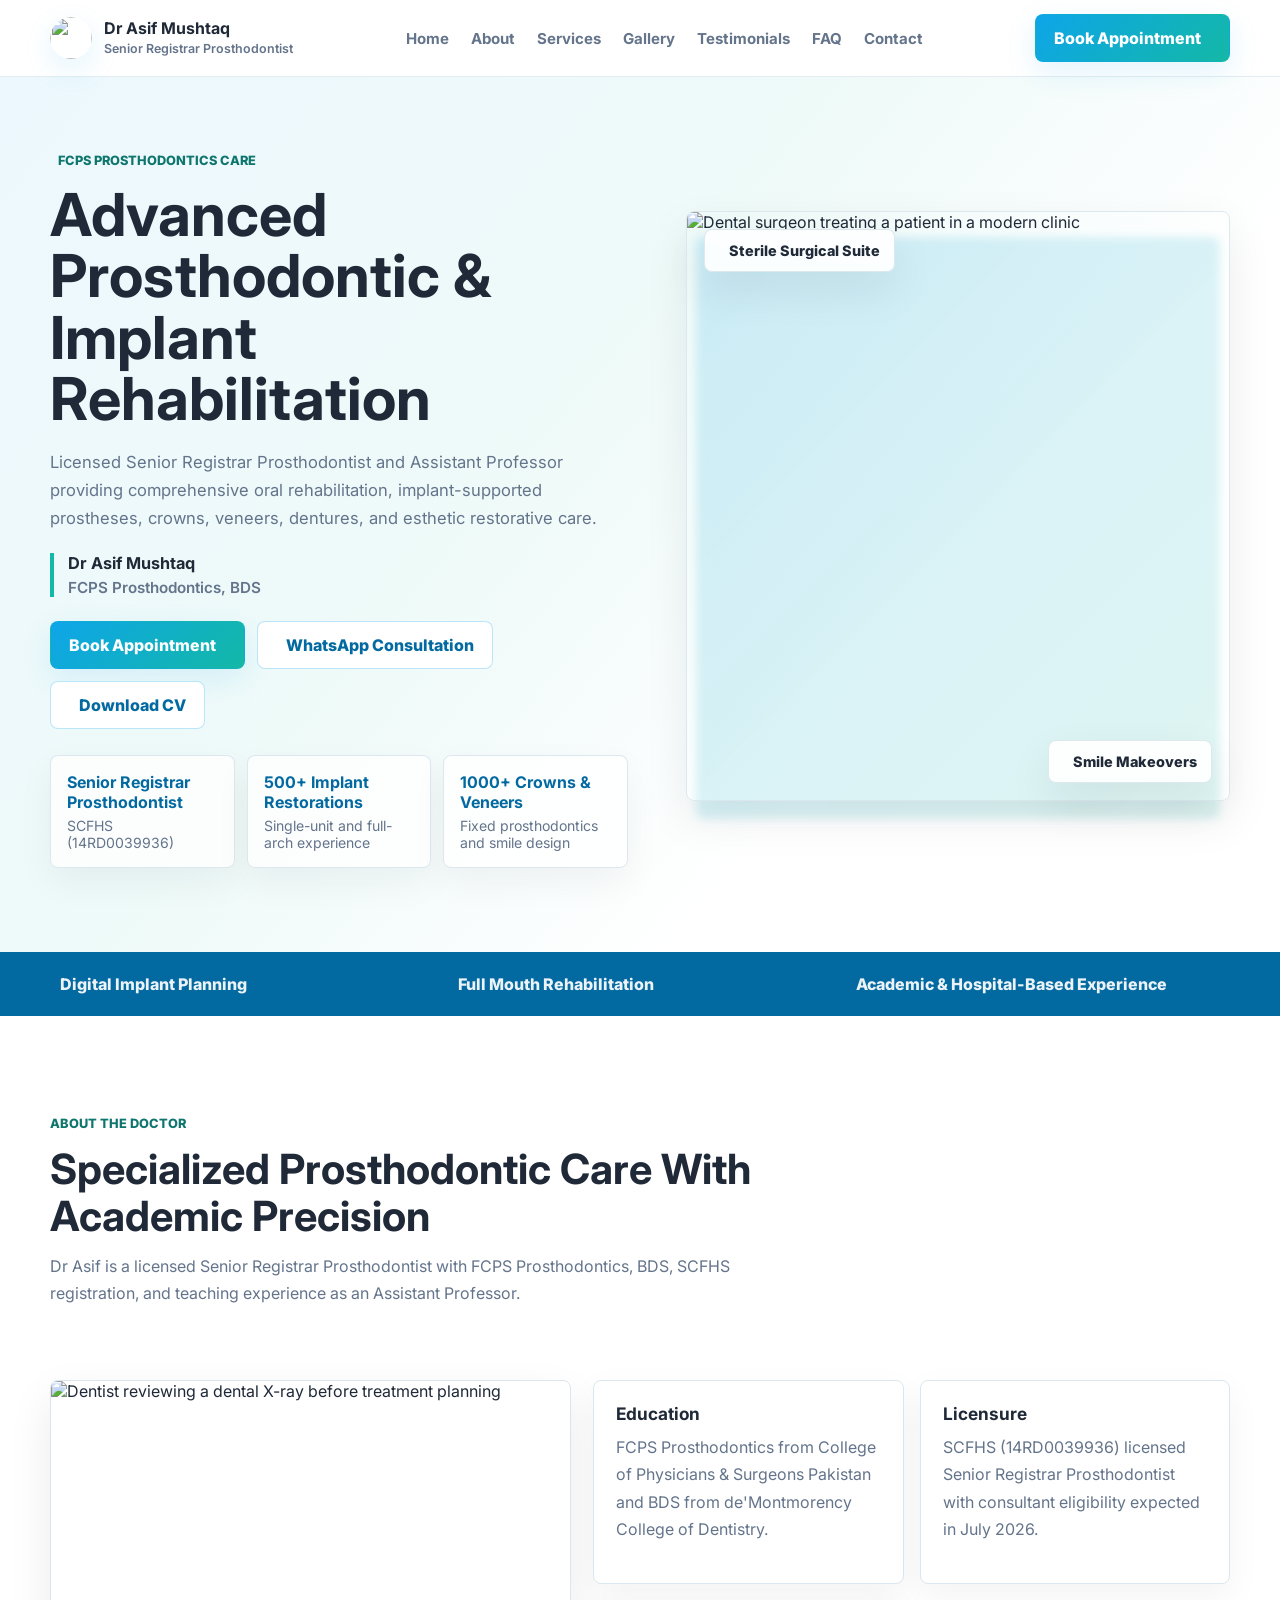
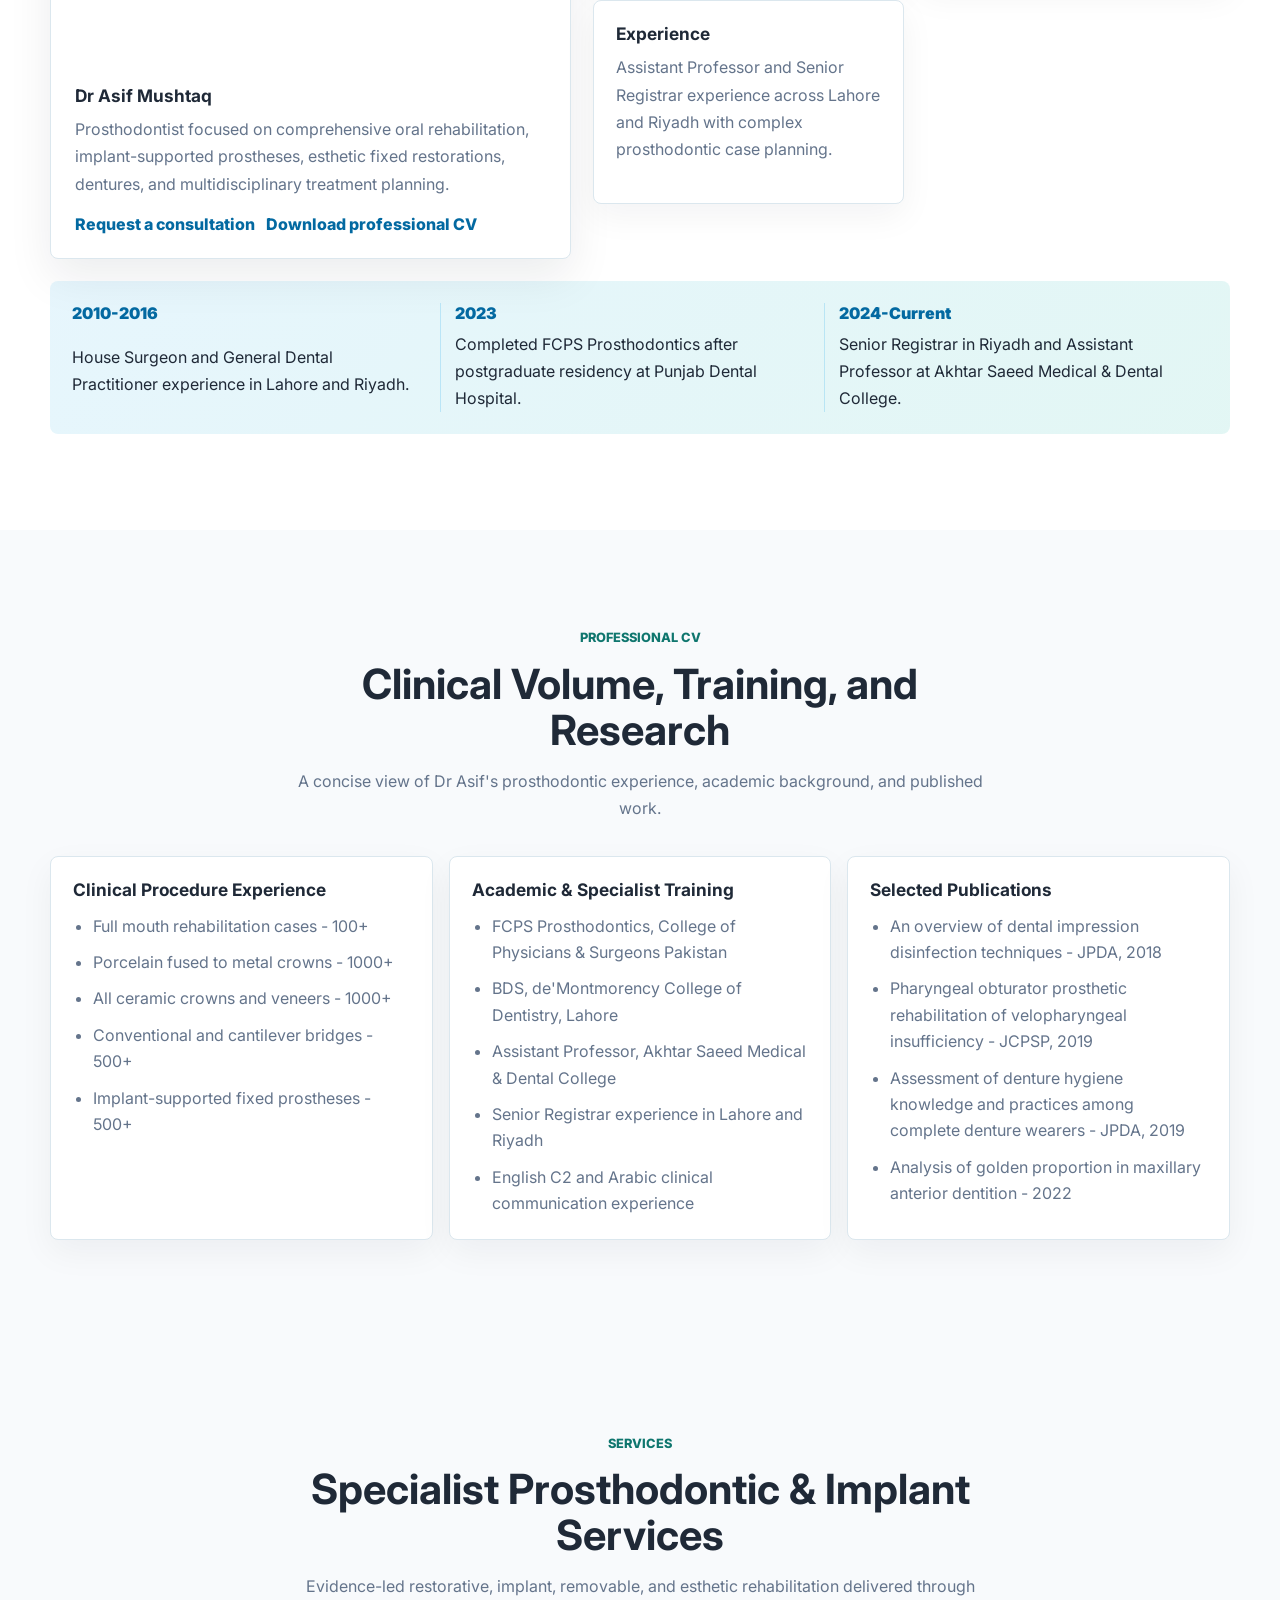
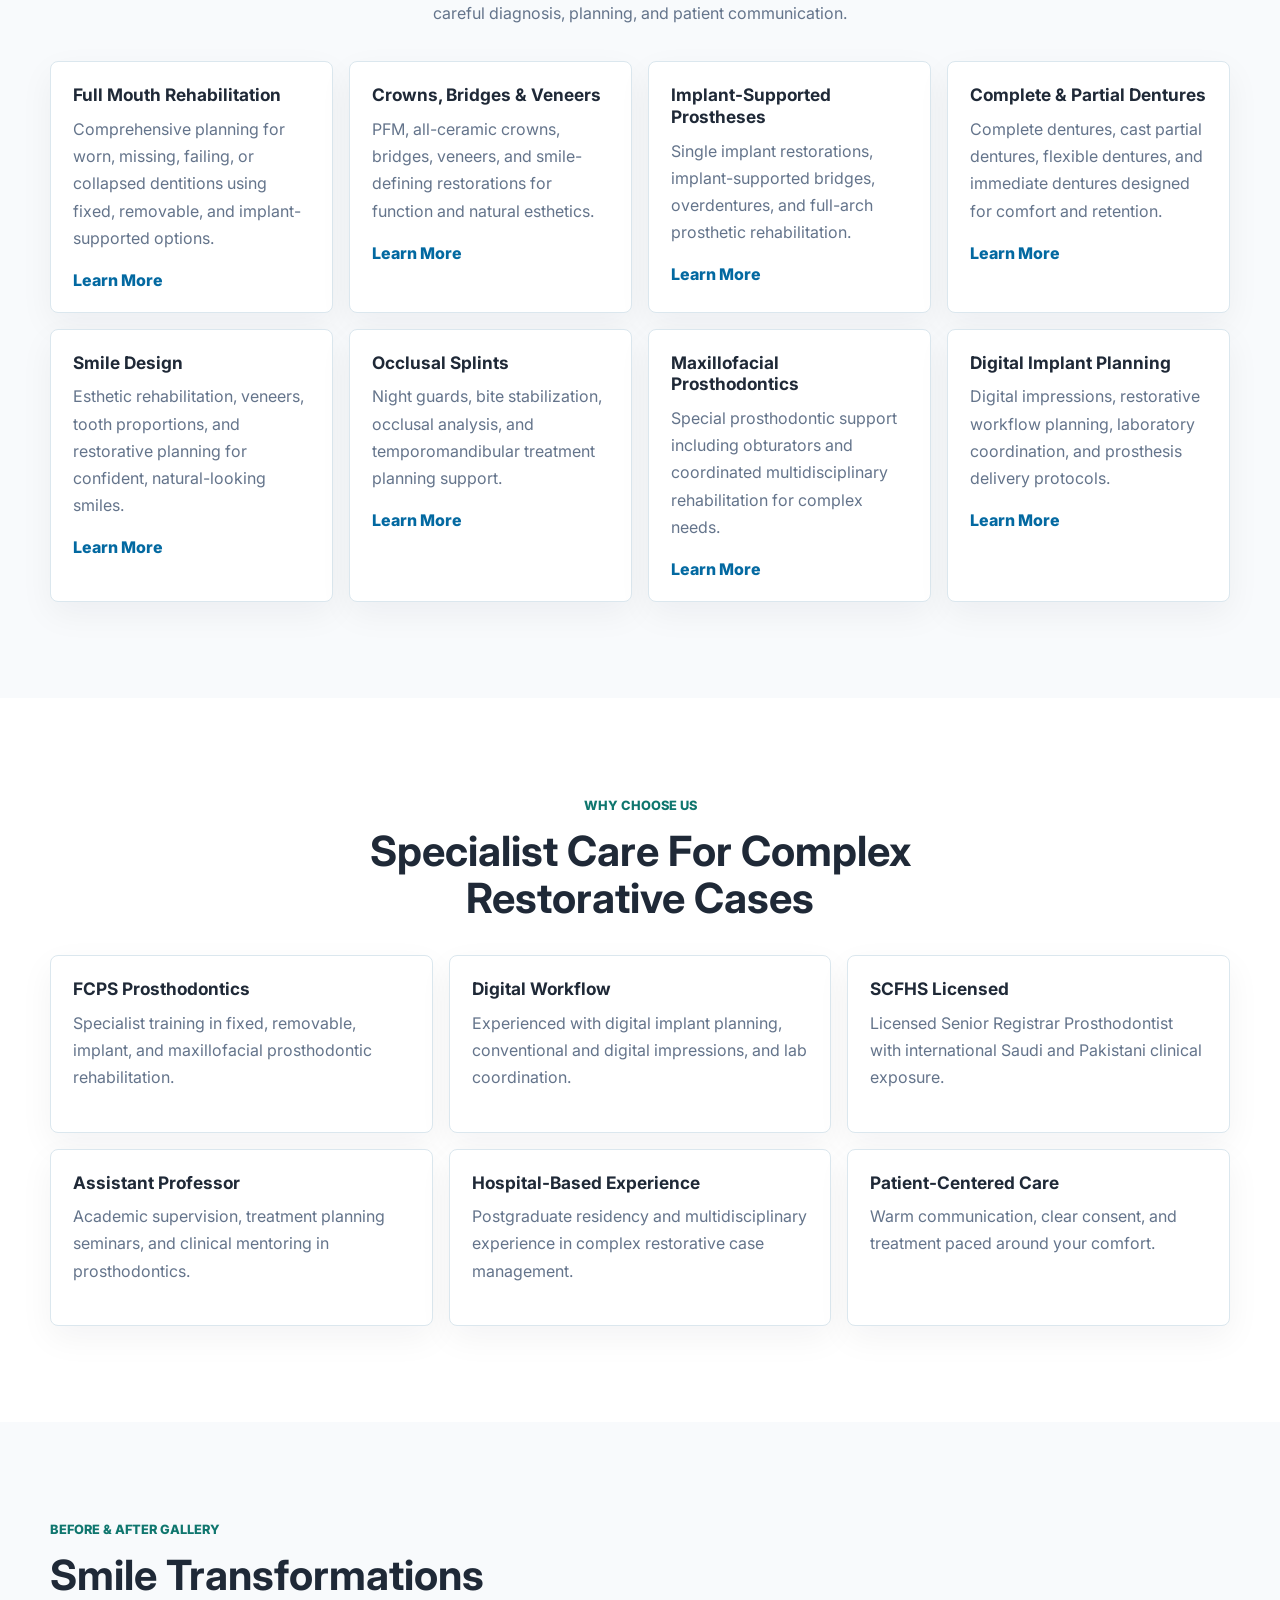
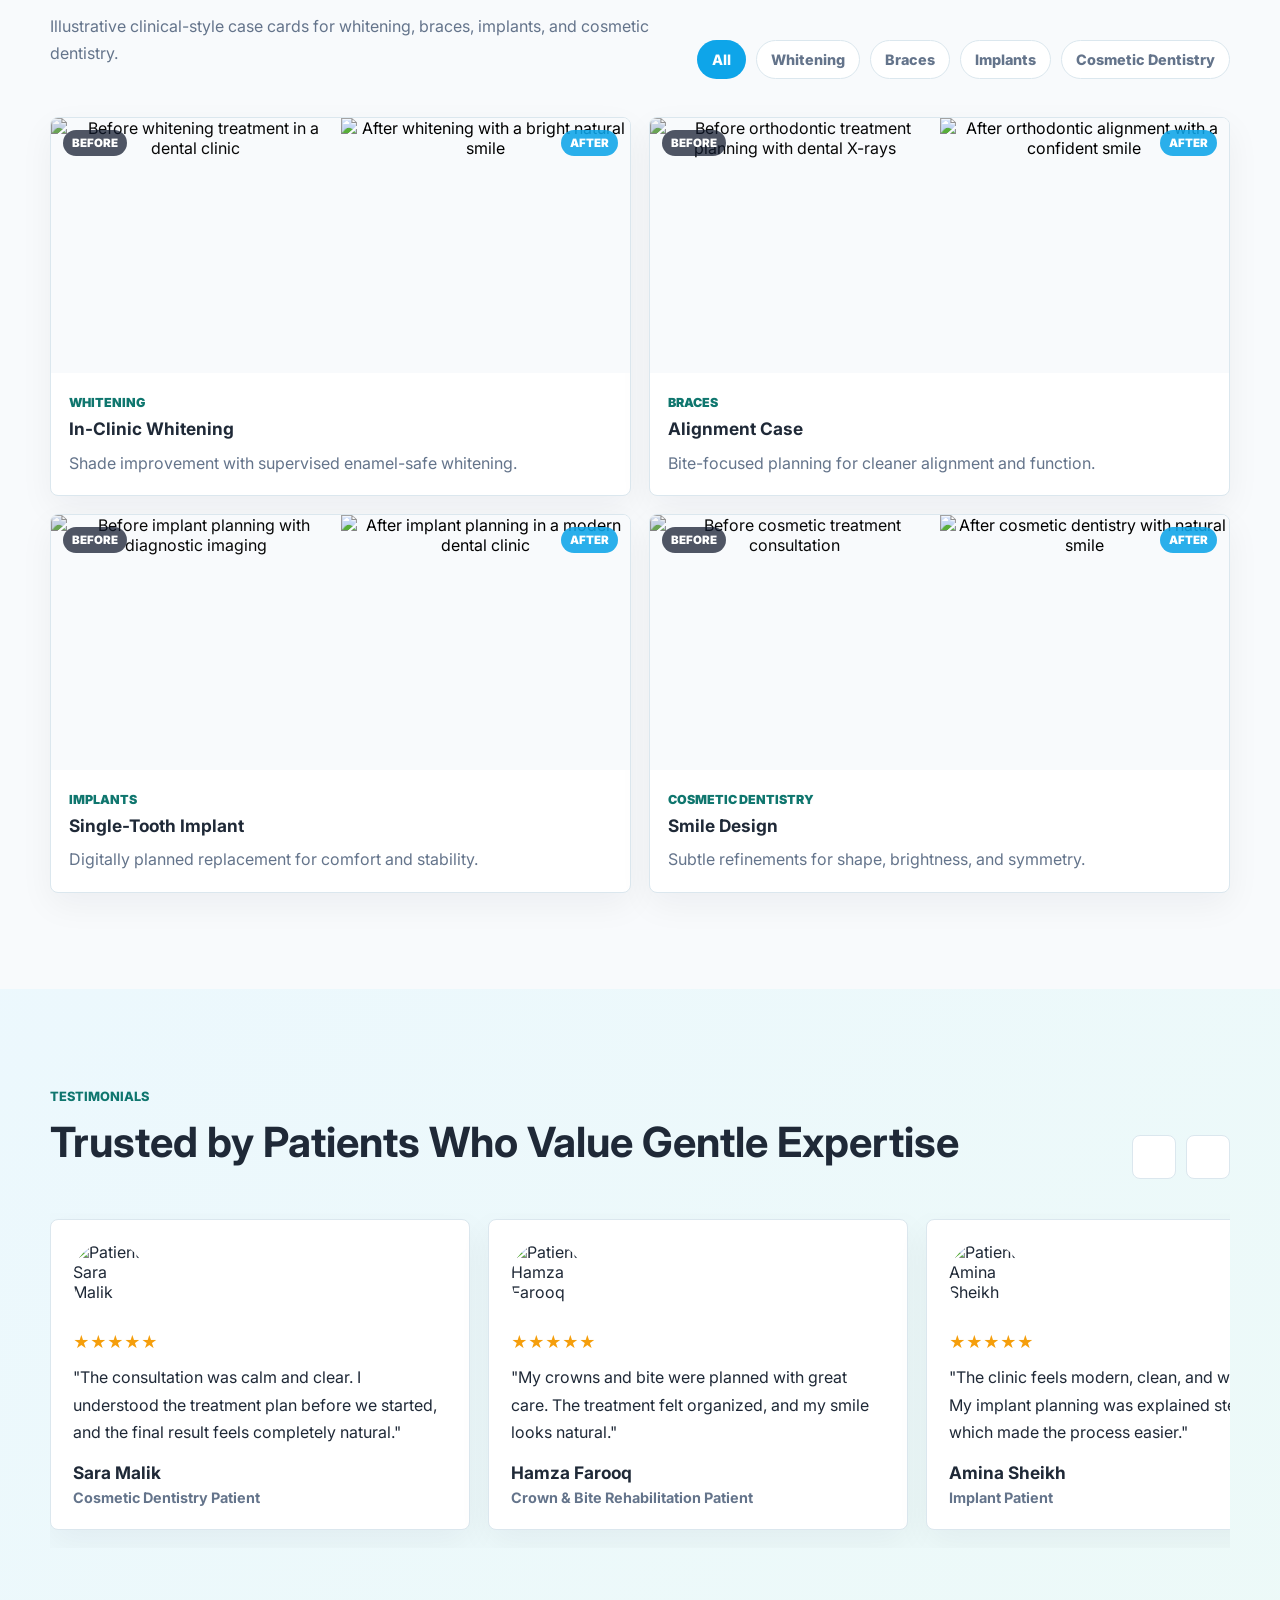
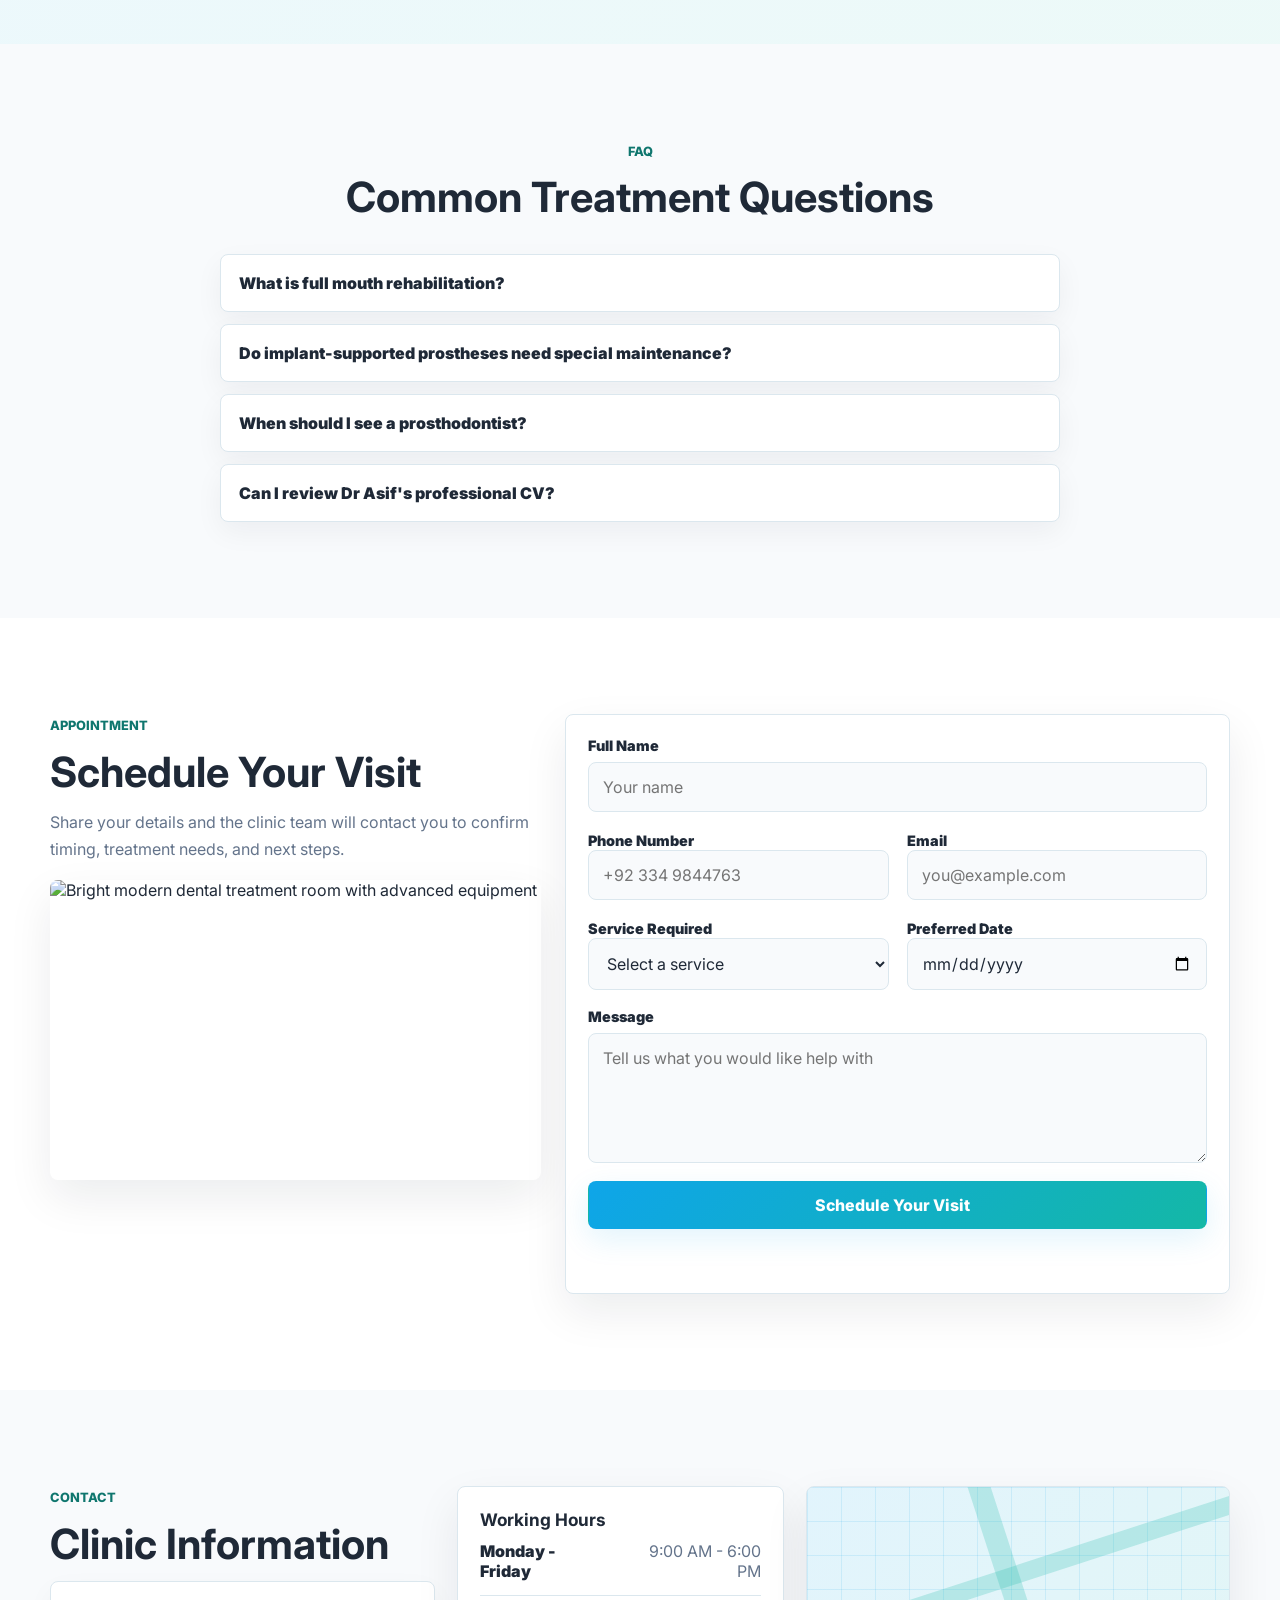
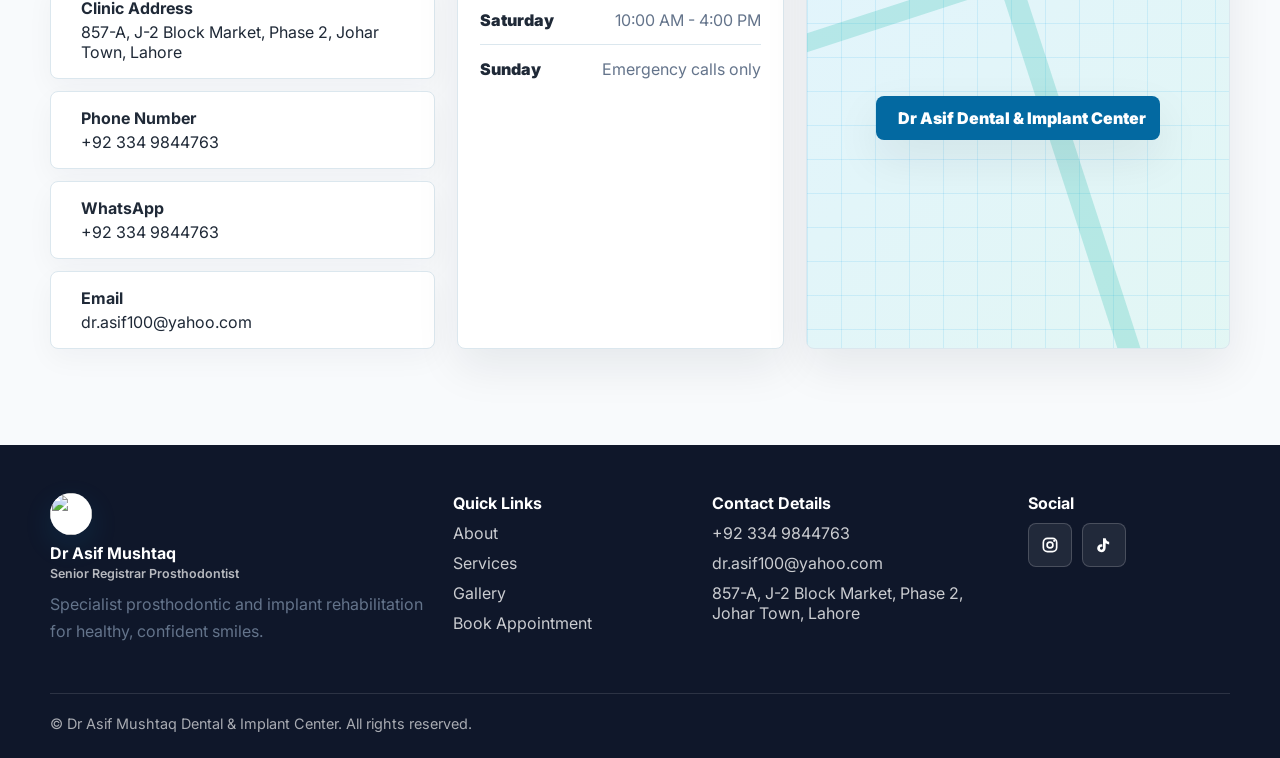
==== index.html @ 7638dd6a "update everything update everything" ====
<!DOCTYPE html>
<html lang="en" class="no-js">
  <head>
    <meta charset="utf-8" />
    <meta name="viewport" content="width=device-width, initial-scale=1" />
    <meta
      name="description"
      content="Premium prosthodontist portfolio website for Dr Asif Mushtaq, FCPS Prosthodontics, offering full mouth rehabilitation, implant-supported prostheses, crowns, veneers, dentures, and smile design."
    />
    <meta
      name="keywords"
      content="prosthodontist, dental implants, full mouth rehabilitation, crowns, bridges, veneers, dentures, smile design, implant prosthodontics, Lahore"
    />
    <meta name="theme-color" content="#0EA5E9" />
    <meta property="og:title" content="Dr Asif Mushtaq | Senior Registrar Prosthodontist" />
    <meta
      property="og:description"
      content="Advanced prosthodontic and implant rehabilitation by an FCPS Prosthodontics specialist and Assistant Professor."
    />
    <meta property="og:type" content="website" />
    <meta property="og:image" content="assets/images/dr-asif-logo.jpg" />
    <title>Dr Asif Mushtaq | Prosthodontist & Implant Specialist</title>
    <link rel="preconnect" href="https://fonts.googleapis.com" />
    <link rel="preconnect" href="https://fonts.gstatic.com" crossorigin />
    <link
      href="https://fonts.googleapis.com/css2?family=Inter:wght@400;500;600;700;800&display=swap"
      rel="stylesheet"
    />
    <link rel="stylesheet" href="assets/css/styles.css" />
    <script src="https://unpkg.com/lucide@latest/dist/umd/lucide.min.js" defer></script>
    <script src="assets/js/main.js" defer></script>
    <script type="module" src="assets/js/site-cms.js"></script>
    <script type="application/ld+json">
      {
        "@context": "https://schema.org",
        "@type": "Dentist",
        "name": "Dr Asif Mushtaq Dental & Implant Center",
        "image": "assets/images/dr-asif-logo.jpg",
        "telephone": "+92 334 9844763",
        "email": "dr.asif100@yahoo.com",
        "priceRange": "$$",
        "address": {
          "@type": "PostalAddress",
          "streetAddress": "857-A, J-2 Block Market, Phase 2, Johar Town",
          "addressLocality": "Lahore",
          "addressCountry": "PK"
        },
        "openingHoursSpecification": [
          {
            "@type": "OpeningHoursSpecification",
            "dayOfWeek": ["Monday", "Tuesday", "Wednesday", "Thursday", "Friday"],
            "opens": "09:00",
            "closes": "18:00"
          },
          {
            "@type": "OpeningHoursSpecification",
            "dayOfWeek": "Saturday",
            "opens": "10:00",
            "closes": "16:00"
          }
        ],
        "medicalSpecialty": ["Prosthodontics", "Dental Implants", "Oral Rehabilitation", "Cosmetic Dentistry"]
      }
    </script>
  </head>
  <body data-cms-root>
    <a class="skip-link" href="#main">Skip to content</a>

    <header class="site-header" data-header>
      <nav class="nav container" aria-label="Primary navigation">
        <a class="brand" href="#home" aria-label="Dr Asif Mushtaq home">
          <span class="brand-mark" aria-hidden="true">
            <img src="assets/images/dr-asif-logo.jpg" alt="" />
          </span>
          <span>
            <strong data-cms-field="doctor.name">Dr Asif Mushtaq</strong>
            <small>Senior Registrar Prosthodontist</small>
          </span>
        </a>

        <button class="nav-toggle" type="button" aria-label="Open menu" aria-expanded="false" data-nav-toggle>
          <i data-lucide="menu" aria-hidden="true"></i>
        </button>

        <div class="nav-menu" data-nav-menu>
          <a href="#home">Home</a>
          <a href="#about">About</a>
          <a href="#services">Services</a>
          <a href="#gallery">Gallery</a>
          <a href="#testimonials">Testimonials</a>
          <a href="#faq">FAQ</a>
          <a href="#contact">Contact</a>
        </div>

        <a class="btn btn-primary nav-cta" href="#appointment">
          <span>Book Appointment</span>
          <i data-lucide="calendar-days" aria-hidden="true"></i>
        </a>
      </nav>
    </header>

    <main id="main">
      <section class="hero section" id="home" aria-labelledby="hero-title">
        <div class="container hero-grid">
          <div class="hero-copy">
            <p class="eyebrow">
              <i data-lucide="badge-check" aria-hidden="true"></i>
              FCPS Prosthodontics Care
            </p>
            <h1 id="hero-title" data-cms-field="hero.headline">Advanced Prosthodontic &amp; Implant Rehabilitation</h1>
            <p class="hero-lead" data-cms-field="hero.description">
              Licensed Senior Registrar Prosthodontist and Assistant Professor providing comprehensive oral rehabilitation, implant-supported prostheses, crowns, veneers, dentures, and esthetic restorative care.
            </p>
            <div class="doctor-line">
              <strong data-cms-field="doctor.name">Dr Asif Mushtaq</strong>
              <span data-cms-field="doctor.credentials">FCPS Prosthodontics, BDS</span>
            </div>
            <div class="hero-actions" aria-label="Hero actions">
              <a class="btn btn-primary" href="#appointment">
                <span>Book Appointment</span>
                <i data-lucide="arrow-right" aria-hidden="true"></i>
              </a>
              <a
                class="btn btn-secondary"
                data-cms-whatsapp-link
                href="https://wa.me/923349844763?text=Hello%20Dr%20Asif%20Mushtaq%2C%20I%20would%20like%20a%20prosthodontic%20consultation."
                target="_blank"
                rel="noopener"
              >
                <i data-lucide="message-circle" aria-hidden="true"></i>
                <span>WhatsApp Consultation</span>
              </a>
              <a class="btn btn-secondary" href="assets/docs/asif-mushtaq-prosthodontist-cv.pdf" download>
                <i data-lucide="file-down" aria-hidden="true"></i>
                <span>Download CV</span>
              </a>
            </div>
            <div class="hero-trust" aria-label="Trust indicators">
              <div>
                <strong>Senior Registrar Prosthodontist</strong>
                <span>SCFHS (14RD0039936)</span>
              </div>
              <div>
                <strong>500+ Implant Restorations</strong>
                <span>Single-unit and full-arch experience</span>
              </div>
              <div>
                <strong>1000+ Crowns &amp; Veneers</strong>
                <span>Fixed prosthodontics and smile design</span>
              </div>
            </div>
          </div>

          <div class="hero-visual" aria-label="Dental surgeon working in a clinic">
            <img
              src="https://images.unsplash.com/photo-1588776814594-6d444894210e?auto=format&fit=crop&w=1100&q=80"
              alt="Dental surgeon treating a patient in a modern clinic"
            />
            <div class="hero-badge top-badge">
              <i data-lucide="shield-check" aria-hidden="true"></i>
              <span>Sterile Surgical Suite</span>
            </div>
            <div class="hero-badge bottom-badge">
              <i data-lucide="sparkles" aria-hidden="true"></i>
              <span>Smile Makeovers</span>
            </div>
          </div>
        </div>
      </section>

      <section class="trust-strip" aria-label="Clinic highlights">
        <div class="container trust-strip-grid">
          <div>
            <i data-lucide="microscope" aria-hidden="true"></i>
            <span>Digital Implant Planning</span>
          </div>
          <div>
            <i data-lucide="heart-pulse" aria-hidden="true"></i>
            <span>Full Mouth Rehabilitation</span>
          </div>
          <div>
            <i data-lucide="clock-3" aria-hidden="true"></i>
            <span>Academic &amp; Hospital-Based Experience</span>
          </div>
        </div>
      </section>

      <section class="section about-section" id="about" aria-labelledby="about-title">
        <div class="container about-grid">
          <div class="section-heading">
            <p class="eyebrow">About the Doctor</p>
            <h2 id="about-title">Specialized Prosthodontic Care With Academic Precision</h2>
            <p>
              Dr Asif is a licensed Senior Registrar Prosthodontist with FCPS Prosthodontics, BDS, SCFHS registration, and teaching experience as an Assistant Professor.
            </p>
          </div>

          <div class="profile-card">
            <img
              src="https://images.unsplash.com/photo-1588776814546-1ffcf47267a5?auto=format&fit=crop&w=900&q=80"
              alt="Dentist reviewing a dental X-ray before treatment planning"
            />
            <div class="profile-content">
              <h3>Dr Asif Mushtaq</h3>
              <p>
                Prosthodontist focused on comprehensive oral rehabilitation, implant-supported prostheses, esthetic fixed restorations, dentures, and multidisciplinary treatment planning.
              </p>
              <a href="#appointment" class="text-link">
                Request a consultation
                <i data-lucide="arrow-up-right" aria-hidden="true"></i>
              </a>
              <a href="assets/docs/asif-mushtaq-prosthodontist-cv.pdf" class="text-link" download>
                Download professional CV
                <i data-lucide="file-down" aria-hidden="true"></i>
              </a>
            </div>
          </div>

          <div class="credentials">
            <article>
              <i data-lucide="graduation-cap" aria-hidden="true"></i>
              <h3>Education</h3>
              <p>FCPS Prosthodontics from College of Physicians &amp; Surgeons Pakistan and BDS from de'Montmorency College of Dentistry.</p>
            </article>
            <article>
              <i data-lucide="award" aria-hidden="true"></i>
              <h3>Licensure</h3>
              <p>SCFHS (14RD0039936) licensed Senior Registrar Prosthodontist with consultant eligibility expected in July 2026.</p>
            </article>
            <article>
              <i data-lucide="briefcase-medical" aria-hidden="true"></i>
              <h3>Experience</h3>
              <p>Assistant Professor and Senior Registrar experience across Lahore and Riyadh with complex prosthodontic case planning.</p>
            </article>
          </div>

          <div class="timeline" aria-label="Achievement timeline">
            <div class="timeline-item">
              <span>2010-2016</span>
              <p>House Surgeon and General Dental Practitioner experience in Lahore and Riyadh.</p>
            </div>
            <div class="timeline-item">
              <span>2023</span>
              <p>Completed FCPS Prosthodontics after postgraduate residency at Punjab Dental Hospital.</p>
            </div>
            <div class="timeline-item">
              <span>2024-Current</span>
              <p>Senior Registrar in Riyadh and Assistant Professor at Akhtar Saeed Medical &amp; Dental College.</p>
            </div>
          </div>
        </div>
      </section>

      <section class="section section-soft cv-section" aria-labelledby="cv-highlights-title">
        <div class="container">
          <div class="section-heading centered">
            <p class="eyebrow">Professional CV</p>
            <h2 id="cv-highlights-title">Clinical Volume, Training, and Research</h2>
            <p>
              A concise view of Dr Asif's prosthodontic experience, academic background, and published work.
            </p>
          </div>

          <div class="cv-grid">
            <article>
              <i data-lucide="bar-chart-3" aria-hidden="true"></i>
              <h3>Clinical Procedure Experience</h3>
              <ul>
                <li>Full mouth rehabilitation cases - 100+</li>
                <li>Porcelain fused to metal crowns - 1000+</li>
                <li>All ceramic crowns and veneers - 1000+</li>
                <li>Conventional and cantilever bridges - 500+</li>
                <li>Implant-supported fixed prostheses - 500+</li>
              </ul>
            </article>
            <article>
              <i data-lucide="graduation-cap" aria-hidden="true"></i>
              <h3>Academic &amp; Specialist Training</h3>
              <ul>
                <li>FCPS Prosthodontics, College of Physicians &amp; Surgeons Pakistan</li>
                <li>BDS, de'Montmorency College of Dentistry, Lahore</li>
                <li>Assistant Professor, Akhtar Saeed Medical &amp; Dental College</li>
                <li>Senior Registrar experience in Lahore and Riyadh</li>
                <li>English C2 and Arabic clinical communication experience</li>
              </ul>
            </article>
            <article>
              <i data-lucide="book-open-check" aria-hidden="true"></i>
              <h3>Selected Publications</h3>
              <ul>
                <li>An overview of dental impression disinfection techniques - JPDA, 2018</li>
                <li>Pharyngeal obturator prosthetic rehabilitation of velopharyngeal insufficiency - JCPSP, 2019</li>
                <li>Assessment of denture hygiene knowledge and practices among complete denture wearers - JPDA, 2019</li>
                <li>Analysis of golden proportion in maxillary anterior dentition - 2022</li>
              </ul>
            </article>
          </div>
        </div>
      </section>

      <section class="section section-soft" id="services" aria-labelledby="services-title">
        <div class="container">
          <div class="section-heading centered">
            <p class="eyebrow">Services</p>
            <h2 id="services-title">Specialist Prosthodontic &amp; Implant Services</h2>
            <p>
              Evidence-led restorative, implant, removable, and esthetic rehabilitation delivered through careful diagnosis, planning, and patient communication.
            </p>
          </div>

          <div class="service-grid" data-cms-section="services">
            <article class="service-card">
              <i data-lucide="scan-face" aria-hidden="true"></i>
              <h3>Full Mouth Rehabilitation</h3>
              <p>Comprehensive planning for worn, missing, failing, or collapsed dentitions using fixed, removable, and implant-supported options.</p>
              <a href="#appointment">Learn More</a>
            </article>
            <article class="service-card">
              <i data-lucide="badge-check" aria-hidden="true"></i>
              <h3>Crowns, Bridges &amp; Veneers</h3>
              <p>PFM, all-ceramic crowns, bridges, veneers, and smile-defining restorations for function and natural esthetics.</p>
              <a href="#appointment">Learn More</a>
            </article>
            <article class="service-card">
              <i data-lucide="circle-dot" aria-hidden="true"></i>
              <h3>Implant-Supported Prostheses</h3>
              <p>Single implant restorations, implant-supported bridges, overdentures, and full-arch prosthetic rehabilitation.</p>
              <a href="#appointment">Learn More</a>
            </article>
            <article class="service-card">
              <i data-lucide="smile" aria-hidden="true"></i>
              <h3>Complete &amp; Partial Dentures</h3>
              <p>Complete dentures, cast partial dentures, flexible dentures, and immediate dentures designed for comfort and retention.</p>
              <a href="#appointment">Learn More</a>
            </article>
            <article class="service-card">
              <i data-lucide="wand-sparkles" aria-hidden="true"></i>
              <h3>Smile Design</h3>
              <p>Esthetic rehabilitation, veneers, tooth proportions, and restorative planning for confident, natural-looking smiles.</p>
              <a href="#appointment">Learn More</a>
            </article>
            <article class="service-card">
              <i data-lucide="moon" aria-hidden="true"></i>
              <h3>Occlusal Splints</h3>
              <p>Night guards, bite stabilization, occlusal analysis, and temporomandibular treatment planning support.</p>
              <a href="#appointment">Learn More</a>
            </article>
            <article class="service-card">
              <i data-lucide="shield-plus" aria-hidden="true"></i>
              <h3>Maxillofacial Prosthodontics</h3>
              <p>Special prosthodontic support including obturators and coordinated multidisciplinary rehabilitation for complex needs.</p>
              <a href="#appointment">Learn More</a>
            </article>
            <article class="service-card">
              <i data-lucide="scan-line" aria-hidden="true"></i>
              <h3>Digital Implant Planning</h3>
              <p>Digital impressions, restorative workflow planning, laboratory coordination, and prosthesis delivery protocols.</p>
              <a href="#appointment">Learn More</a>
            </article>
          </div>
        </div>
      </section>

      <section class="section why-section" aria-labelledby="why-title">
        <div class="container">
          <div class="section-heading centered">
            <p class="eyebrow">Why Choose Us</p>
            <h2 id="why-title">Specialist Care For Complex Restorative Cases</h2>
          </div>

          <div class="why-grid">
            <article>
              <i data-lucide="user-check" aria-hidden="true"></i>
              <h3>FCPS Prosthodontics</h3>
              <p>Specialist training in fixed, removable, implant, and maxillofacial prosthodontic rehabilitation.</p>
            </article>
            <article>
              <i data-lucide="scan-line" aria-hidden="true"></i>
              <h3>Digital Workflow</h3>
              <p>Experienced with digital implant planning, conventional and digital impressions, and lab coordination.</p>
            </article>
            <article>
              <i data-lucide="shield-check" aria-hidden="true"></i>
              <h3>SCFHS Licensed</h3>
              <p>Licensed Senior Registrar Prosthodontist with international Saudi and Pakistani clinical exposure.</p>
            </article>
            <article>
              <i data-lucide="wallet-cards" aria-hidden="true"></i>
              <h3>Assistant Professor</h3>
              <p>Academic supervision, treatment planning seminars, and clinical mentoring in prosthodontics.</p>
            </article>
            <article>
              <i data-lucide="phone-call" aria-hidden="true"></i>
              <h3>Hospital-Based Experience</h3>
              <p>Postgraduate residency and multidisciplinary experience in complex restorative case management.</p>
            </article>
            <article>
              <i data-lucide="heart-handshake" aria-hidden="true"></i>
              <h3>Patient-Centered Care</h3>
              <p>Warm communication, clear consent, and treatment paced around your comfort.</p>
            </article>
          </div>
        </div>
      </section>

      <section class="section section-soft" id="gallery" aria-labelledby="gallery-title">
        <div class="container">
          <div class="section-heading split">
            <div>
              <p class="eyebrow">Before &amp; After Gallery</p>
              <h2 id="gallery-title">Smile Transformations</h2>
              <p>Illustrative clinical-style case cards for whitening, braces, implants, and cosmetic dentistry.</p>
            </div>
            <div class="filter-tabs" role="tablist" aria-label="Filter gallery">
              <button class="active" type="button" data-filter="all">All</button>
              <button type="button" data-filter="whitening">Whitening</button>
              <button type="button" data-filter="braces">Braces</button>
              <button type="button" data-filter="implants">Implants</button>
              <button type="button" data-filter="cosmetic-dentistry">Cosmetic Dentistry</button>
            </div>
          </div>

          <div class="gallery-grid" data-cms-section="gallery">
            <article class="case-card" data-category="whitening">
              <button
                type="button"
                data-lightbox
                data-image="https://images.unsplash.com/photo-1667133295315-820bb6481730?auto=format&fit=crop&w=1400&q=80"
                data-title="Whitening Treatment"
                aria-label="Open image preview for whitening treatment"
              >
                <span class="comparison">
                  <img
                    src="https://images.unsplash.com/photo-1667133295315-820bb6481730?auto=format&fit=crop&w=700&q=80"
                    alt="Before whitening treatment in a dental clinic"
                  />
                  <img
                    src="https://images.unsplash.com/photo-1617812191081-2a24e3f30e45?auto=format&fit=crop&w=700&q=80"
                    alt="After whitening with a bright natural smile"
                  />
                </span>
              </button>
              <div>
                <span>Whitening</span>
                <h3>In-Clinic Whitening</h3>
                <p>Shade improvement with supervised enamel-safe whitening.</p>
              </div>
            </article>

            <article class="case-card" data-category="braces">
              <button
                type="button"
                data-lightbox
                data-image="https://images.unsplash.com/photo-1588776814546-1ffcf47267a5?auto=format&fit=crop&w=1400&q=80"
                data-title="Orthodontic Planning"
                aria-label="Open image preview for braces planning"
              >
                <span class="comparison">
                  <img
                    src="https://images.unsplash.com/photo-1588776814546-1ffcf47267a5?auto=format&fit=crop&w=700&q=80"
                    alt="Before orthodontic treatment planning with dental X-rays"
                  />
                  <img
                    src="https://images.unsplash.com/photo-1617812191081-2a24e3f30e45?auto=format&fit=crop&w=700&q=80"
                    alt="After orthodontic alignment with a confident smile"
                  />
                </span>
              </button>
              <div>
                <span>Braces</span>
                <h3>Alignment Case</h3>
                <p>Bite-focused planning for cleaner alignment and function.</p>
              </div>
            </article>

            <article class="case-card" data-category="implants">
              <button
                type="button"
                data-lightbox
                data-image="https://images.unsplash.com/photo-1629909613654-28e377c37b09?auto=format&fit=crop&w=1400&q=80"
                data-title="Implant Restoration"
                aria-label="Open image preview for implant restoration"
              >
                <span class="comparison">
                  <img
                    src="https://images.unsplash.com/photo-1588776814546-1ffcf47267a5?auto=format&fit=crop&w=700&q=80"
                    alt="Before implant planning with diagnostic imaging"
                  />
                  <img
                    src="https://images.unsplash.com/photo-1629909613654-28e377c37b09?auto=format&fit=crop&w=700&q=80"
                    alt="After implant planning in a modern dental clinic"
                  />
                </span>
              </button>
              <div>
                <span>Implants</span>
                <h3>Single-Tooth Implant</h3>
                <p>Digitally planned replacement for comfort and stability.</p>
              </div>
            </article>

            <article class="case-card" data-category="cosmetic-dentistry">
              <button
                type="button"
                data-lightbox
                data-image="https://images.unsplash.com/photo-1728342057953-94bfad8f0e7e?auto=format&fit=crop&w=1400&q=80"
                data-title="Cosmetic Smile Design"
                aria-label="Open image preview for cosmetic dentistry"
              >
                <span class="comparison">
                  <img
                    src="https://images.unsplash.com/photo-1588776814594-6d444894210e?auto=format&fit=crop&w=700&q=80"
                    alt="Before cosmetic treatment consultation"
                  />
                  <img
                    src="https://images.unsplash.com/photo-1617812191081-2a24e3f30e45?auto=format&fit=crop&w=700&q=80"
                    alt="After cosmetic dentistry with natural smile"
                  />
                </span>
              </button>
              <div>
                <span>Cosmetic Dentistry</span>
                <h3>Smile Design</h3>
                <p>Subtle refinements for shape, brightness, and symmetry.</p>
              </div>
            </article>
          </div>
        </div>
      </section>

      <section class="section testimonials-section" id="testimonials" aria-labelledby="testimonials-title">
        <div class="container">
          <div class="section-heading split">
            <div>
              <p class="eyebrow">Testimonials</p>
              <h2 id="testimonials-title">Trusted by Patients Who Value Gentle Expertise</h2>
            </div>
            <div class="carousel-controls" aria-label="Testimonial controls">
              <button type="button" data-testimonial-prev aria-label="Previous testimonial">
                <i data-lucide="chevron-left" aria-hidden="true"></i>
              </button>
              <button type="button" data-testimonial-next aria-label="Next testimonial">
                <i data-lucide="chevron-right" aria-hidden="true"></i>
              </button>
            </div>
          </div>

          <div class="testimonial-track" data-testimonial-track data-cms-section="testimonials">
            <article class="testimonial-card">
              <img
                src="https://images.unsplash.com/photo-1494790108377-be9c29b29330?auto=format&fit=crop&w=300&q=80"
                alt="Patient Sara Malik"
              />
              <div>
                <div class="stars" aria-label="5 out of 5 stars">★★★★★</div>
                <p>
                  "The consultation was calm and clear. I understood the treatment plan before we started, and the final result feels completely natural."
                </p>
                <h3>Sara Malik</h3>
                <span>Cosmetic Dentistry Patient</span>
              </div>
            </article>

            <article class="testimonial-card">
              <img
                src="https://images.unsplash.com/photo-1500648767791-00dcc994a43e?auto=format&fit=crop&w=300&q=80"
                alt="Patient Hamza Farooq"
              />
              <div>
                <div class="stars" aria-label="5 out of 5 stars">★★★★★</div>
                <p>
                  "My crowns and bite were planned with great care. The treatment felt organized, and my smile looks natural."
                </p>
                <h3>Hamza Farooq</h3>
                <span>Crown &amp; Bite Rehabilitation Patient</span>
              </div>
            </article>

            <article class="testimonial-card">
              <img
                src="https://images.unsplash.com/photo-1438761681033-6461ffad8d80?auto=format&fit=crop&w=300&q=80"
                alt="Patient Amina Sheikh"
              />
              <div>
                <div class="stars" aria-label="5 out of 5 stars">★★★★★</div>
                <p>
                  "The clinic feels modern, clean, and welcoming. My implant planning was explained step by step, which made the process easier."
                </p>
                <h3>Amina Sheikh</h3>
                <span>Implant Patient</span>
              </div>
            </article>
          </div>
        </div>
      </section>

      <section class="section section-soft" id="faq" aria-labelledby="faq-title">
        <div class="container narrow">
          <div class="section-heading centered">
            <p class="eyebrow">FAQ</p>
            <h2 id="faq-title">Common Treatment Questions</h2>
          </div>

          <div class="faq-list" data-cms-section="faqs">
            <div class="faq-item open">
              <button type="button" aria-expanded="true">
                <span>What is full mouth rehabilitation?</span>
                <i data-lucide="chevron-down" aria-hidden="true"></i>
              </button>
              <div class="faq-panel">
                <p>
                  It is a complete treatment plan for worn, missing, damaged, or unstable teeth using crowns, bridges, implants, dentures, bite planning, and esthetic restorations where needed.
                </p>
              </div>
            </div>
            <div class="faq-item">
              <button type="button" aria-expanded="false">
                <span>Do implant-supported prostheses need special maintenance?</span>
                <i data-lucide="chevron-down" aria-hidden="true"></i>
              </button>
              <div class="faq-panel">
                <p>
                  Yes. Implant prostheses are designed for long-term function, but they still need professional maintenance, hygiene checks, bite review, and routine follow-up visits.
                </p>
              </div>
            </div>
            <div class="faq-item">
              <button type="button" aria-expanded="false">
                <span>When should I see a prosthodontist?</span>
                <i data-lucide="chevron-down" aria-hidden="true"></i>
              </button>
              <div class="faq-panel">
                <p>
                  A prosthodontist is helpful for missing teeth, complex crowns or bridges, dentures, implant restorations, bite problems, esthetic smile correction, and full-mouth rehabilitation.
                </p>
              </div>
            </div>
            <div class="faq-item">
              <button type="button" aria-expanded="false">
                <span>Can I review Dr Asif's professional CV?</span>
                <i data-lucide="chevron-down" aria-hidden="true"></i>
              </button>
              <div class="faq-panel">
                <p>
                  Yes. Use the Download CV button on the website to review his FCPS Prosthodontics training, clinical experience, publications, and professional background.
                </p>
              </div>
            </div>
          </div>
        </div>
      </section>

      <section class="section appointment-section" id="appointment" aria-labelledby="appointment-title">
        <div class="container appointment-grid">
          <div class="appointment-copy">
            <p class="eyebrow">Appointment</p>
            <h2 id="appointment-title">Schedule Your Visit</h2>
            <p>
              Share your details and the clinic team will contact you to confirm timing, treatment needs, and next steps.
            </p>
            <div class="clinic-photo">
              <img
                src="https://images.unsplash.com/photo-1629909613654-28e377c37b09?auto=format&fit=crop&w=900&q=80"
                alt="Bright modern dental treatment room with advanced equipment"
              />
            </div>
          </div>

          <form class="appointment-form" data-appointment-form>
            <div class="form-row">
              <label for="fullName">Full Name</label>
              <input id="fullName" name="fullName" type="text" autocomplete="name" required placeholder="Your name" />
            </div>
            <div class="form-row two-columns">
              <div>
                <label for="phone">Phone Number</label>
                <input id="phone" name="phone" type="tel" autocomplete="tel" required placeholder="+92 334 9844763" />
              </div>
              <div>
                <label for="email">Email</label>
                <input id="email" name="email" type="email" autocomplete="email" required placeholder="you@example.com" />
              </div>
            </div>
            <div class="form-row two-columns">
              <div>
                <label for="service">Service Required</label>
                <select id="service" name="service" required>
                  <option value="">Select a service</option>
                  <option>Full Mouth Rehabilitation</option>
                  <option>Crowns, Bridges &amp; Veneers</option>
                  <option>Implant-Supported Prostheses</option>
                  <option>Complete &amp; Partial Dentures</option>
                  <option>Smile Design</option>
                  <option>Occlusal Splints</option>
                  <option>Maxillofacial Prosthodontics</option>
                  <option>Digital Implant Planning</option>
                </select>
              </div>
              <div>
                <label for="preferredDate">Preferred Date</label>
                <input id="preferredDate" name="preferredDate" type="date" required />
              </div>
            </div>
            <div class="form-row">
              <label for="message">Message</label>
              <textarea id="message" name="message" rows="5" placeholder="Tell us what you would like help with"></textarea>
            </div>
            <button class="btn btn-primary form-submit" type="submit">
              <span>Schedule Your Visit</span>
              <i data-lucide="send" aria-hidden="true"></i>
            </button>
            <p class="form-status" role="status" aria-live="polite" data-form-status></p>
          </form>
        </div>
      </section>

      <section class="section section-soft contact-section" id="contact" aria-labelledby="contact-title">
        <div class="container contact-grid">
          <div>
            <p class="eyebrow">Contact</p>
            <h2 id="contact-title">Clinic Information</h2>
            <div class="contact-list">
              <a href="https://maps.google.com/?q=857-A%20J-2%20Block%20Market%20Phase%202%20Johar%20Town%20Lahore" target="_blank" rel="noopener" data-cms-map-link>
                <i data-lucide="map-pin" aria-hidden="true"></i>
                <span>
                  <strong>Clinic Address</strong>
                  <span data-cms-field="contact.address">857-A, J-2 Block Market, Phase 2, Johar Town, Lahore</span>
                </span>
              </a>
              <a href="tel:+923349844763" data-cms-phone-link>
                <i data-lucide="phone" aria-hidden="true"></i>
                <span>
                  <strong>Phone Number</strong>
                  <span data-cms-field="contact.phone">+92 334 9844763</span>
                </span>
              </a>
              <a href="https://wa.me/923349844763" target="_blank" rel="noopener" data-cms-whatsapp-link>
                <i data-lucide="message-circle" aria-hidden="true"></i>
                <span>
                  <strong>WhatsApp</strong>
                  <span data-cms-field="contact.whatsapp">+92 334 9844763</span>
                </span>
              </a>
              <a href="mailto:dr.asif100@yahoo.com" data-cms-email-link>
                <i data-lucide="mail" aria-hidden="true"></i>
                <span>
                  <strong>Email</strong>
                  <span data-cms-field="contact.email">dr.asif100@yahoo.com</span>
                </span>
              </a>
            </div>
          </div>

          <div class="hours-card">
            <h3>Working Hours</h3>
            <dl>
              <div>
                <dt>Monday - Friday</dt>
                <dd data-cms-field="hours.weekdays">9:00 AM - 6:00 PM</dd>
              </div>
              <div>
                <dt>Saturday</dt>
                <dd data-cms-field="hours.weekend">10:00 AM - 4:00 PM</dd>
              </div>
              <div>
                <dt>Sunday</dt>
                <dd>Emergency calls only</dd>
              </div>
            </dl>
          </div>

          <div class="map-placeholder" aria-label="Embedded Google Map placeholder">
            <div class="map-grid" aria-hidden="true"></div>
            <div class="map-pin">
              <i data-lucide="map-pin" aria-hidden="true"></i>
              <span>Dr Asif Dental &amp; Implant Center</span>
            </div>
          </div>
        </div>
      </section>
    </main>

    <footer class="site-footer">
      <div class="container footer-grid">
        <div>
          <a class="brand footer-brand" href="#home" aria-label="Dr Asif Mushtaq home">
            <span class="brand-mark" aria-hidden="true">
              <img src="assets/images/dr-asif-logo.jpg" alt="" />
            </span>
            <span>
              <strong data-cms-field="doctor.name">Dr Asif Mushtaq</strong>
              <small>Senior Registrar Prosthodontist</small>
            </span>
          </a>
          <p>Specialist prosthodontic and implant rehabilitation for healthy, confident smiles.</p>
        </div>
        <div>
          <h3>Quick Links</h3>
          <a href="#about">About</a>
          <a href="#services">Services</a>
          <a href="#gallery">Gallery</a>
          <a href="#appointment">Book Appointment</a>
        </div>
        <div>
          <h3>Contact Details</h3>
          <a href="tel:+923349844763" data-cms-phone-link data-cms-field="contact.phone">+92 334 9844763</a>
          <a href="mailto:dr.asif100@yahoo.com" data-cms-email-link data-cms-field="contact.email">dr.asif100@yahoo.com</a>
          <span data-cms-field="contact.address">857-A, J-2 Block Market, Phase 2, Johar Town, Lahore</span>
        </div>
        <div>
          <h3>Social</h3>
          <div class="social-links">
            <a href="https://www.instagram.com/dr.muhammadasifmushtaq" aria-label="Instagram" data-cms-social="instagram" target="_blank" rel="noopener">
              <svg class="social-icon" data-social-icon="instagram" viewBox="0 0 24 24" aria-hidden="true">
                <rect x="4" y="4" width="16" height="16" rx="5" fill="none" stroke="currentColor" stroke-width="2" />
                <circle cx="12" cy="12" r="3.5" fill="none" stroke="currentColor" stroke-width="2" />
                <circle cx="17" cy="7" r="1.25" fill="currentColor" />
              </svg>
            </a>
            <a href="https://www.tiktok.com/@dr_asifmushtaq" aria-label="TikTok" data-cms-social="tiktok" target="_blank" rel="noopener">
              <svg class="social-icon" data-social-icon="tiktok" viewBox="0 0 24 24" aria-hidden="true">
                <path d="M14 4c.4 2.4 1.8 3.9 4.2 4.2v3.1c-1.5-.1-2.9-.6-4.2-1.4v5.3c0 3.2-2.1 5.4-5.2 5.4-2.8 0-5-2-5-4.7 0-2.9 2.3-5 5.3-4.8.3 0 .6.1.9.1v3.2c-.3-.1-.6-.2-.9-.2-1.1 0-1.9.7-1.9 1.7 0 1 .7 1.7 1.7 1.7 1.2 0 1.9-.8 1.9-2.2V4h3.2Z" fill="currentColor" />
              </svg>
            </a>
          </div>
        </div>
      </div>
      <div class="container footer-bottom">
        <p>&copy; <span data-year></span> Dr Asif Mushtaq Dental &amp; Implant Center. All rights reserved.</p>
      </div>
    </footer>

    <div class="lightbox" data-lightbox-modal aria-hidden="true" role="dialog" aria-modal="true" aria-label="Image preview">
      <button class="lightbox-close" type="button" data-lightbox-close aria-label="Close image preview">
        <i data-lucide="x" aria-hidden="true"></i>
      </button>
      <figure>
        <img src="[data-uri]" alt="" data-lightbox-image />
        <figcaption data-lightbox-caption></figcaption>
      </figure>
    </div>
  </body>
</html>
---- assets/css/styles.css ----
:root {
  --primary: #0ea5e9;
  --primary-dark: #0369a1;
  --secondary: #14b8a6;
  --secondary-dark: #0f766e;
  --background: #ffffff;
  --surface: #f8fafc;
  --surface-strong: #edf7fb;
  --text: #1f2937;
  --muted: #64748b;
  --line: #dbe7ee;
  --white: #ffffff;
  --focus: #facc15;
  --shadow: 0 18px 45px rgba(15, 23, 42, 0.08);
  --shadow-soft: 0 10px 30px rgba(14, 165, 233, 0.12);
  --radius: 8px;
  --header-height: 76px;
}

* {
  box-sizing: border-box;
}

[hidden] {
  display: none !important;
}

html {
  scroll-behavior: smooth;
  text-size-adjust: 100%;
}

body {
  margin: 0;
  font-family: "Inter", system-ui, -apple-system, BlinkMacSystemFont, "Segoe UI", sans-serif;
  color: var(--text);
  background: var(--background);
  letter-spacing: 0;
}

body.nav-open {
  overflow: hidden;
}

img {
  display: block;
  max-width: 100%;
}

a {
  color: inherit;
  text-decoration: none;
}

button,
input,
textarea,
select {
  font: inherit;
}

button {
  cursor: pointer;
}

:focus-visible {
  outline: 3px solid var(--focus);
  outline-offset: 3px;
}

.skip-link {
  position: fixed;
  top: 12px;
  left: 12px;
  z-index: 1000;
  padding: 10px 14px;
  border-radius: var(--radius);
  background: var(--text);
  color: var(--white);
  transform: translateY(-150%);
  transition: transform 180ms ease;
}

.skip-link:focus {
  transform: translateY(0);
}

.container {
  width: min(100% - 32px, 1180px);
  margin-inline: auto;
}

.narrow {
  width: min(100% - 32px, 840px);
}

.section {
  padding: 72px 0;
}

.section-soft {
  background: var(--surface);
}

.site-header {
  position: sticky;
  top: 0;
  z-index: 100;
  min-height: var(--header-height);
  border-bottom: 1px solid rgba(219, 231, 238, 0.78);
  background: rgba(255, 255, 255, 0.9);
  backdrop-filter: blur(18px);
  transition: box-shadow 180ms ease, border-color 180ms ease;
}

.site-header.scrolled {
  border-color: transparent;
  box-shadow: 0 14px 40px rgba(15, 23, 42, 0.08);
}

.nav {
  min-height: var(--header-height);
  display: flex;
  align-items: center;
  justify-content: space-between;
  gap: 18px;
}

.brand {
  display: inline-flex;
  align-items: center;
  gap: 12px;
  min-width: max-content;
}

.brand-mark {
  display: inline-grid;
  place-items: center;
  width: 42px;
  height: 42px;
  overflow: hidden;
  border-radius: 50%;
  color: var(--white);
  background: var(--white);
  font-weight: 800;
  box-shadow: var(--shadow-soft);
}

.brand-mark img {
  width: 100%;
  height: 100%;
  border-radius: 50%;
  object-fit: cover;
}

.brand strong,
.brand small {
  display: block;
  line-height: 1.1;
}

.brand strong {
  font-size: 1rem;
}

.brand small {
  margin-top: 4px;
  color: var(--muted);
  font-size: 0.78rem;
  font-weight: 600;
}

.nav-menu {
  display: none;
}

.nav-menu a {
  color: var(--muted);
  font-size: 0.94rem;
  font-weight: 700;
  transition: color 160ms ease;
}

.nav-menu a:hover,
.nav-menu a.active {
  color: var(--primary-dark);
}

.nav-toggle {
  display: inline-grid;
  place-items: center;
  width: 44px;
  height: 44px;
  border: 1px solid var(--line);
  border-radius: var(--radius);
  color: var(--text);
  background: var(--white);
}

.nav-toggle svg,
.btn svg {
  width: 18px;
  height: 18px;
}

.nav-cta {
  display: none;
}

.nav-menu.open {
  position: fixed;
  inset: var(--header-height) 0 auto 0;
  display: grid;
  gap: 8px;
  padding: 18px 16px 22px;
  border-bottom: 1px solid var(--line);
  background: var(--white);
  box-shadow: var(--shadow);
}

.nav-menu.open a {
  padding: 13px 12px;
  border-radius: var(--radius);
  background: var(--surface);
}

.btn {
  display: inline-flex;
  align-items: center;
  justify-content: center;
  gap: 10px;
  min-height: 48px;
  padding: 13px 18px;
  border: 1px solid transparent;
  border-radius: var(--radius);
  font-weight: 800;
  line-height: 1;
  transition: transform 180ms ease, box-shadow 180ms ease, background-color 180ms ease, border-color 180ms ease;
}

.btn:hover {
  transform: translateY(-2px);
}

.btn-primary {
  color: var(--white);
  background: linear-gradient(135deg, var(--primary), var(--secondary));
  box-shadow: var(--shadow-soft);
}

.btn-primary:hover {
  box-shadow: 0 18px 36px rgba(20, 184, 166, 0.22);
}

.btn-secondary {
  color: var(--primary-dark);
  border-color: rgba(14, 165, 233, 0.28);
  background: var(--white);
}

.btn-secondary:hover {
  background: #ecfeff;
}

.nav-cta {
  display: none;
}

.hero {
  position: relative;
  overflow: hidden;
  padding-top: 44px;
  background:
    linear-gradient(130deg, rgba(14, 165, 233, 0.08), rgba(20, 184, 166, 0.07) 42%, rgba(255, 255, 255, 0) 70%),
    var(--background);
}

.hero-grid {
  display: grid;
  gap: 34px;
  align-items: center;
}

.hero-copy {
  max-width: 680px;
}

.eyebrow {
  display: inline-flex;
  align-items: center;
  gap: 8px;
  margin: 0 0 14px;
  color: var(--secondary-dark);
  font-size: 0.8rem;
  font-weight: 800;
  line-height: 1.35;
  text-transform: uppercase;
  letter-spacing: 0;
}

.eyebrow svg {
  width: 16px;
  height: 16px;
}

h1,
h2,
h3,
p {
  margin-top: 0;
}

h1 {
  max-width: 820px;
  margin-bottom: 18px;
  font-size: 2.45rem;
  line-height: 1.04;
  letter-spacing: 0;
}

h2 {
  margin-bottom: 14px;
  font-size: 2rem;
  line-height: 1.12;
  letter-spacing: 0;
}

h3 {
  margin-bottom: 10px;
  font-size: 1.08rem;
  line-height: 1.25;
  letter-spacing: 0;
}

p {
  color: var(--muted);
  line-height: 1.7;
}

.hero-lead {
  max-width: 640px;
  margin-bottom: 20px;
  font-size: 1.04rem;
}

.doctor-line {
  display: grid;
  gap: 5px;
  margin-bottom: 24px;
  padding-left: 14px;
  border-left: 4px solid var(--secondary);
}

.doctor-line strong {
  font-size: 1.02rem;
}

.doctor-line span {
  color: var(--muted);
  font-size: 0.95rem;
  font-weight: 600;
}

.hero-actions {
  display: flex;
  flex-direction: column;
  gap: 12px;
  margin-bottom: 26px;
}

.hero-trust {
  display: grid;
  gap: 12px;
}

.hero-trust div {
  padding: 16px;
  border: 1px solid rgba(219, 231, 238, 0.95);
  border-radius: var(--radius);
  background: rgba(255, 255, 255, 0.8);
  box-shadow: 0 14px 36px rgba(15, 23, 42, 0.05);
}

.hero-trust strong,
.hero-trust span {
  display: block;
}

.hero-trust strong {
  color: var(--primary-dark);
  font-size: 1rem;
}

.hero-trust span {
  margin-top: 5px;
  color: var(--muted);
  font-size: 0.88rem;
}

.hero-visual {
  position: relative;
  min-height: 420px;
  border-radius: var(--radius);
}

.hero-visual::before {
  content: "";
  position: absolute;
  inset: 26px 10px -18px;
  border-radius: var(--radius);
  background: linear-gradient(135deg, rgba(14, 165, 233, 0.16), rgba(20, 184, 166, 0.14));
  filter: blur(4px);
}

.hero-visual img {
  position: relative;
  z-index: 1;
  width: 100%;
  height: 460px;
  border: 1px solid rgba(219, 231, 238, 0.9);
  border-radius: var(--radius);
  object-fit: cover;
  box-shadow: var(--shadow);
}

.hero-badge {
  position: absolute;
  z-index: 2;
  display: inline-flex;
  align-items: center;
  gap: 10px;
  max-width: 230px;
  padding: 12px 14px;
  border: 1px solid rgba(219, 231, 238, 0.9);
  border-radius: var(--radius);
  color: var(--text);
  background: rgba(255, 255, 255, 0.92);
  box-shadow: var(--shadow);
  backdrop-filter: blur(12px);
  font-size: 0.9rem;
  font-weight: 800;
}

.hero-badge svg {
  width: 18px;
  height: 18px;
  color: var(--secondary-dark);
}

.top-badge {
  top: 18px;
  left: 18px;
}

.bottom-badge {
  right: 18px;
  bottom: 18px;
}

.trust-strip {
  padding: 22px 0;
  background: var(--primary-dark);
  color: var(--white);
}

.trust-strip-grid {
  display: grid;
  gap: 14px;
}

.trust-strip-grid div {
  display: flex;
  align-items: center;
  gap: 10px;
  color: rgba(255, 255, 255, 0.92);
  font-weight: 800;
}

.trust-strip-grid svg {
  width: 20px;
  height: 20px;
  color: #99f6e4;
}

.section-heading {
  max-width: 720px;
  margin-bottom: 34px;
}

.section-heading.centered {
  margin-inline: auto;
  text-align: center;
}

.section-heading.split {
  display: grid;
  gap: 22px;
  max-width: none;
  align-items: end;
}

.about-grid {
  display: grid;
  gap: 22px;
}

.profile-card,
.appointment-form,
.hours-card {
  border: 1px solid var(--line);
  border-radius: var(--radius);
  background: var(--white);
  box-shadow: var(--shadow);
}

.profile-card {
  overflow: hidden;
}

.profile-card img {
  width: 100%;
  height: 280px;
  object-fit: cover;
}

.profile-content {
  padding: 24px;
}

.text-link,
.service-card a {
  display: inline-flex;
  align-items: center;
  gap: 7px;
  color: var(--primary-dark);
  font-weight: 800;
}

.text-link svg {
  width: 16px;
  height: 16px;
}

.credentials,
.cv-grid,
.why-grid,
.service-grid {
  display: grid;
  gap: 16px;
}

.credentials article,
.cv-grid article,
.why-grid article,
.service-card,
.case-card,
.testimonial-card {
  border: 1px solid var(--line);
  border-radius: var(--radius);
  background: var(--white);
  box-shadow: 0 12px 34px rgba(15, 23, 42, 0.05);
}

.credentials article,
.cv-grid article,
.why-grid article,
.service-card {
  padding: 22px;
  transition: transform 180ms ease, box-shadow 180ms ease, border-color 180ms ease;
}

.credentials article:hover,
.cv-grid article:hover,
.why-grid article:hover,
.service-card:hover {
  transform: translateY(-4px);
  border-color: rgba(14, 165, 233, 0.38);
  box-shadow: var(--shadow);
}

.credentials svg,
.cv-grid svg,
.why-grid svg,
.service-card > svg {
  width: 32px;
  height: 32px;
  margin-bottom: 18px;
  color: var(--primary);
}

.cv-grid article {
  display: grid;
  align-content: start;
}

.cv-grid h3 {
  margin-bottom: 12px;
}

.cv-grid ul {
  display: grid;
  gap: 10px;
  margin: 0;
  padding-left: 20px;
  color: var(--muted);
  line-height: 1.65;
}

.timeline {
  display: grid;
  gap: 14px;
  padding: 22px;
  border-radius: var(--radius);
  background: linear-gradient(135deg, rgba(14, 165, 233, 0.1), rgba(20, 184, 166, 0.12));
}

.timeline-item {
  display: grid;
  gap: 8px;
  padding-bottom: 14px;
  border-bottom: 1px solid rgba(14, 165, 233, 0.2);
}

.timeline-item:last-child {
  padding-bottom: 0;
  border-bottom: 0;
}

.timeline-item span {
  color: var(--primary-dark);
  font-weight: 900;
}

.timeline-item p {
  margin-bottom: 0;
  color: var(--text);
}

.service-card p,
.why-grid p,
.credentials p {
  margin-bottom: 18px;
}

.filter-tabs {
  display: flex;
  gap: 10px;
  overflow-x: auto;
  padding-bottom: 4px;
  scrollbar-width: none;
}

.filter-tabs::-webkit-scrollbar,
.testimonial-track::-webkit-scrollbar {
  display: none;
}

.filter-tabs button {
  flex: 0 0 auto;
  padding: 10px 14px;
  border: 1px solid var(--line);
  border-radius: 999px;
  color: var(--muted);
  background: var(--white);
  font-size: 0.9rem;
  font-weight: 800;
  transition: color 160ms ease, background-color 160ms ease, border-color 160ms ease;
}

.filter-tabs button.active,
.filter-tabs button:hover {
  color: var(--white);
  border-color: transparent;
  background: var(--primary);
}

.gallery-grid {
  display: grid;
  gap: 18px;
}

.case-card {
  overflow: hidden;
  transition: transform 180ms ease, opacity 180ms ease;
}

.case-card.is-hidden {
  display: none;
}

.case-card:hover {
  transform: translateY(-4px);
}

.case-card button {
  display: block;
  width: 100%;
  padding: 0;
  border: 0;
  background: transparent;
}

.comparison {
  position: relative;
  display: grid;
  grid-template-columns: 1fr 1fr;
  width: 100%;
  min-height: 255px;
  overflow: hidden;
  background: var(--surface);
}

.comparison::before,
.comparison::after {
  position: absolute;
  top: 12px;
  z-index: 2;
  padding: 6px 9px;
  border-radius: 999px;
  color: var(--white);
  background: rgba(15, 23, 42, 0.72);
  font-size: 0.72rem;
  font-weight: 900;
  text-transform: uppercase;
}

.comparison::before {
  content: "Before";
  left: 12px;
}

.comparison::after {
  content: "After";
  right: 12px;
  background: rgba(14, 165, 233, 0.88);
}

.comparison img {
  width: 100%;
  height: 255px;
  object-fit: cover;
}

.comparison img:first-child {
  filter: saturate(0.72) contrast(0.94);
}

.case-card > div {
  padding: 18px;
}

.case-card > div > span {
  display: inline-block;
  margin-bottom: 8px;
  color: var(--secondary-dark);
  font-size: 0.78rem;
  font-weight: 900;
  text-transform: uppercase;
}

.case-card p {
  margin-bottom: 0;
}

.testimonials-section {
  background:
    linear-gradient(135deg, rgba(14, 165, 233, 0.08), rgba(20, 184, 166, 0.08)),
    var(--white);
}

.carousel-controls {
  display: flex;
  gap: 10px;
}

.carousel-controls button,
.social-links a,
.lightbox-close {
  display: inline-grid;
  place-items: center;
  width: 44px;
  height: 44px;
  border: 1px solid var(--line);
  border-radius: var(--radius);
  color: var(--primary-dark);
  background: var(--white);
  transition: transform 160ms ease, background-color 160ms ease;
}

.carousel-controls button:hover,
.social-links a:hover,
.lightbox-close:hover {
  transform: translateY(-2px);
  background: #ecfeff;
}

.testimonial-track {
  display: flex;
  gap: 18px;
  overflow-x: auto;
  scroll-snap-type: x mandatory;
  scroll-behavior: smooth;
  scrollbar-width: none;
  padding: 6px 2px 18px;
}

.testimonial-card {
  display: grid;
  gap: 18px;
  flex: 0 0 min(86vw, 390px);
  scroll-snap-align: start;
  padding: 22px;
}

.testimonial-card img {
  width: 72px;
  height: 72px;
  border-radius: 50%;
  object-fit: cover;
}

.stars {
  margin-bottom: 12px;
  color: #f59e0b;
  font-size: 1rem;
  letter-spacing: 0;
}

.testimonial-card p {
  color: var(--text);
}

.testimonial-card h3 {
  margin-bottom: 3px;
}

.testimonial-card span {
  color: var(--muted);
  font-size: 0.9rem;
  font-weight: 700;
}

.faq-list {
  display: grid;
  gap: 12px;
}

.faq-item {
  border: 1px solid var(--line);
  border-radius: var(--radius);
  background: var(--white);
  box-shadow: 0 10px 28px rgba(15, 23, 42, 0.05);
  overflow: hidden;
}

.faq-item button {
  display: flex;
  align-items: center;
  justify-content: space-between;
  gap: 16px;
  width: 100%;
  padding: 18px;
  border: 0;
  color: var(--text);
  background: transparent;
  text-align: left;
  font-weight: 900;
}

.faq-item button svg {
  flex: 0 0 auto;
  width: 20px;
  height: 20px;
  transition: transform 180ms ease;
}

.faq-item.open button svg {
  transform: rotate(180deg);
}

.faq-panel {
  max-height: 0;
  overflow: hidden;
  transition: max-height 220ms ease;
}

.faq-panel p {
  margin: 0;
  padding: 0 18px 18px;
}

.appointment-section {
  background: var(--white);
}

.appointment-grid {
  display: grid;
  gap: 24px;
}

.clinic-photo {
  overflow: hidden;
  border-radius: var(--radius);
  box-shadow: var(--shadow);
}

.clinic-photo img {
  width: 100%;
  height: 300px;
  object-fit: cover;
}

.appointment-form {
  display: grid;
  gap: 18px;
  padding: 22px;
}

.form-row {
  display: grid;
  gap: 8px;
}

.two-columns {
  gap: 18px;
}

label {
  color: var(--text);
  font-size: 0.9rem;
  font-weight: 900;
}

input,
select,
textarea {
  width: 100%;
  border: 1px solid var(--line);
  border-radius: var(--radius);
  background: var(--surface);
  color: var(--text);
  padding: 14px 14px;
  transition: border-color 160ms ease, background-color 160ms ease, box-shadow 160ms ease;
}

textarea {
  resize: vertical;
}

input:focus,
select:focus,
textarea:focus {
  border-color: var(--primary);
  background: var(--white);
  box-shadow: 0 0 0 4px rgba(14, 165, 233, 0.12);
  outline: 0;
}

.form-submit {
  width: 100%;
}

.form-status {
  min-height: 24px;
  margin: 0;
  color: var(--secondary-dark);
  font-weight: 800;
}

.contact-grid {
  display: grid;
  gap: 22px;
}

.contact-list {
  display: grid;
  gap: 12px;
}

.contact-list a {
  display: flex;
  align-items: flex-start;
  gap: 14px;
  padding: 16px;
  border: 1px solid var(--line);
  border-radius: var(--radius);
  background: var(--white);
  box-shadow: 0 10px 28px rgba(15, 23, 42, 0.04);
  transition: transform 160ms ease, border-color 160ms ease;
}

.contact-list a:hover {
  transform: translateY(-2px);
  border-color: rgba(20, 184, 166, 0.48);
}

.contact-list svg {
  width: 22px;
  height: 22px;
  color: var(--primary);
}

.contact-list strong,
.contact-list span {
  display: block;
}

.contact-list strong {
  margin-bottom: 4px;
  color: var(--text);
}

.hours-card {
  padding: 22px;
}

.hours-card dl {
  display: grid;
  gap: 14px;
  margin: 0;
}

.hours-card div {
  display: flex;
  justify-content: space-between;
  gap: 16px;
  padding-bottom: 14px;
  border-bottom: 1px solid var(--line);
}

.hours-card div:last-child {
  padding-bottom: 0;
  border-bottom: 0;
}

.hours-card dt {
  font-weight: 900;
}

.hours-card dd {
  margin: 0;
  color: var(--muted);
  text-align: right;
}

.map-placeholder {
  position: relative;
  min-height: 300px;
  overflow: hidden;
  border: 1px solid var(--line);
  border-radius: var(--radius);
  background:
    linear-gradient(135deg, rgba(14, 165, 233, 0.12), rgba(20, 184, 166, 0.12)),
    var(--white);
  box-shadow: var(--shadow);
}

.map-grid {
  position: absolute;
  inset: 0;
  background-image:
    linear-gradient(rgba(14, 165, 233, 0.12) 1px, transparent 1px),
    linear-gradient(90deg, rgba(14, 165, 233, 0.12) 1px, transparent 1px);
  background-size: 34px 34px;
}

.map-grid::before,
.map-grid::after {
  content: "";
  position: absolute;
  background: rgba(20, 184, 166, 0.22);
  transform: rotate(-18deg);
}

.map-grid::before {
  width: 130%;
  height: 18px;
  top: 82px;
  left: -18%;
}

.map-grid::after {
  width: 22px;
  height: 130%;
  top: -15%;
  left: 56%;
}

.map-pin {
  position: absolute;
  top: 50%;
  left: 50%;
  display: inline-flex;
  align-items: center;
  gap: 8px;
  padding: 12px 14px;
  border-radius: var(--radius);
  color: var(--white);
  background: var(--primary-dark);
  box-shadow: var(--shadow);
  transform: translate(-50%, -50%);
  font-weight: 900;
  white-space: nowrap;
}

.map-pin svg {
  width: 18px;
  height: 18px;
}

.site-footer {
  padding: 48px 0 22px;
  color: rgba(255, 255, 255, 0.82);
  background: #0f172a;
}

.footer-grid {
  display: grid;
  gap: 28px;
}

.footer-grid h3 {
  color: var(--white);
  font-size: 1rem;
}

.footer-grid a,
.footer-grid span {
  display: block;
  margin-bottom: 10px;
  color: rgba(255, 255, 255, 0.78);
}

.footer-grid a:hover {
  color: var(--white);
}

.footer-brand strong {
  color: var(--white);
}

.footer-brand small {
  color: rgba(255, 255, 255, 0.7);
}

.social-links {
  display: flex;
  gap: 10px;
}

.social-links a {
  display: inline-grid;
  place-items: center;
  margin: 0;
  color: var(--white);
  border-color: rgba(255, 255, 255, 0.18);
  background: rgba(255, 255, 255, 0.08);
}

.social-icon {
  display: block;
  width: 20px;
  height: 20px;
  flex: 0 0 20px;
}

.footer-bottom {
  margin-top: 32px;
  padding-top: 18px;
  border-top: 1px solid rgba(255, 255, 255, 0.12);
}

.footer-bottom p {
  margin-bottom: 0;
  color: rgba(255, 255, 255, 0.64);
  font-size: 0.9rem;
}

.lightbox {
  position: fixed;
  inset: 0;
  z-index: 200;
  display: none;
  place-items: center;
  padding: 28px;
  background: rgba(15, 23, 42, 0.82);
}

.lightbox.open {
  display: grid;
}

.lightbox figure {
  width: min(100%, 920px);
  margin: 0;
}

.lightbox img {
  width: 100%;
  max-height: 78vh;
  border-radius: var(--radius);
  object-fit: contain;
  background: var(--white);
}

.lightbox figcaption {
  margin-top: 12px;
  color: var(--white);
  font-weight: 900;
  text-align: center;
}

.lightbox-close {
  position: absolute;
  top: 18px;
  right: 18px;
  color: var(--white);
  border-color: rgba(255, 255, 255, 0.2);
  background: rgba(255, 255, 255, 0.12);
}

@media (min-width: 560px) {
  .hero-actions,
  .hero-trust {
    grid-template-columns: repeat(3, 1fr);
  }

  .hero-actions {
    display: flex;
    flex-direction: row;
    flex-wrap: wrap;
  }

  .two-columns {
    grid-template-columns: repeat(2, minmax(0, 1fr));
  }

  .gallery-grid,
  .credentials,
  .cv-grid,
  .why-grid {
    grid-template-columns: repeat(2, minmax(0, 1fr));
  }
}

@media (min-width: 760px) {
  h1 {
    font-size: 3.7rem;
  }

  h2 {
    font-size: 2.6rem;
  }

  .section {
    padding: 96px 0;
  }

  .trust-strip-grid {
    grid-template-columns: repeat(3, minmax(0, 1fr));
  }

  .about-grid {
    grid-template-columns: 0.9fr 1.1fr;
    align-items: start;
  }

  .about-grid .section-heading {
    grid-column: 1 / -1;
  }

  .timeline {
    grid-column: 1 / -1;
    grid-template-columns: repeat(3, minmax(0, 1fr));
  }

  .timeline-item {
    padding: 0 18px 0 0;
    border-right: 1px solid rgba(14, 165, 233, 0.2);
    border-bottom: 0;
  }

  .timeline-item:last-child {
    border-right: 0;
  }

  .service-grid {
    grid-template-columns: repeat(2, minmax(0, 1fr));
  }

  .cv-grid {
    grid-template-columns: repeat(3, minmax(0, 1fr));
  }

  .testimonial-card {
    flex-basis: 420px;
  }

  .appointment-grid {
    grid-template-columns: 0.85fr 1.15fr;
    align-items: start;
  }

  .contact-grid {
    grid-template-columns: 1fr 0.8fr;
  }

  .map-placeholder {
    grid-column: 1 / -1;
  }

  .footer-grid {
    grid-template-columns: 1.3fr 0.8fr 1fr 0.7fr;
  }
}

@media (min-width: 980px) {
  .nav-toggle {
    display: none;
  }

  .nav-menu {
    display: flex;
    align-items: center;
    justify-content: center;
    gap: 22px;
    flex: 1 1 auto;
  }

  .nav-cta {
    display: inline-flex;
  }

  .hero {
    padding-top: 68px;
    padding-bottom: 84px;
  }

  .hero-grid {
    grid-template-columns: minmax(0, 1.03fr) minmax(420px, 0.97fr);
    gap: 58px;
  }

  .hero-visual img {
    height: 590px;
  }

  .service-grid {
    grid-template-columns: repeat(4, minmax(0, 1fr));
  }

  .why-grid {
    grid-template-columns: repeat(3, minmax(0, 1fr));
  }

  .gallery-grid {
    grid-template-columns: repeat(2, minmax(0, 1fr));
  }

  .section-heading.split {
    grid-template-columns: 1fr auto;
  }

  .contact-grid {
    grid-template-columns: 1fr 0.85fr 1.1fr;
    align-items: stretch;
  }

  .map-placeholder {
    grid-column: auto;
  }
}

@media (max-width: 420px) {
  .container,
  .narrow {
    width: min(100% - 24px, 1180px);
  }

  h1 {
    font-size: 2.15rem;
  }

  h2 {
    font-size: 1.75rem;
  }

  .brand strong {
    font-size: 0.92rem;
  }

  .brand small {
    font-size: 0.72rem;
  }

  .brand-mark {
    width: 38px;
    height: 38px;
  }

  .hero-visual img {
    height: 380px;
  }

  .hero-badge {
    max-width: 190px;
    padding: 10px;
    font-size: 0.8rem;
  }

  .comparison {
    min-height: 210px;
  }

  .comparison img {
    height: 210px;
  }
}

@media (prefers-reduced-motion: reduce) {
  *,
  *::before,
  *::after {
    scroll-behavior: auto !important;
    transition-duration: 0.01ms !important;
    animation-duration: 0.01ms !important;
    animation-iteration-count: 1 !important;
  }
}

.admin-body {
  min-height: 100vh;
  background: var(--surface);
}

.admin-root {
  min-height: 100vh;
}

.admin-login {
  min-height: 100vh;
  display: grid;
  place-items: center;
  padding: 28px 16px;
  background:
    linear-gradient(135deg, rgba(14, 165, 233, 0.12), rgba(20, 184, 166, 0.1)),
    var(--surface);
}

.admin-login-card {
  width: min(100%, 470px);
  display: grid;
  gap: 26px;
  padding: 28px;
  border: 1px solid var(--line);
  border-radius: var(--radius);
  background: var(--white);
  box-shadow: var(--shadow);
}

.admin-login-card h1,
.admin-topbar h1 {
  margin-bottom: 10px;
  font-size: 2rem;
}

.setup-alert {
  padding: 14px;
  border: 1px solid rgba(245, 158, 11, 0.36);
  border-radius: var(--radius);
  background: #fffbeb;
  color: #92400e;
  font-weight: 700;
  line-height: 1.5;
}

.setup-alert code {
  color: #78350f;
  font-weight: 900;
}

.admin-form,
.admin-editor {
  display: grid;
  gap: 14px;
}

.admin-shell {
  min-height: 100vh;
}

.admin-sidebar {
  position: sticky;
  top: 0;
  z-index: 20;
  display: grid;
  gap: 18px;
  padding: 16px;
  border-bottom: 1px solid rgba(255, 255, 255, 0.12);
  background: #0f172a;
  color: var(--white);
}

.admin-sidebar .brand small,
.admin-sidebar .brand strong {
  color: var(--white);
}

.admin-nav {
  display: flex;
  gap: 8px;
  overflow-x: auto;
  padding-bottom: 4px;
  scrollbar-width: none;
}

.admin-nav::-webkit-scrollbar {
  display: none;
}

.admin-nav button {
  flex: 0 0 auto;
  display: inline-flex;
  align-items: center;
  gap: 8px;
  padding: 11px 13px;
  border: 1px solid rgba(255, 255, 255, 0.14);
  border-radius: var(--radius);
  color: rgba(255, 255, 255, 0.78);
  background: rgba(255, 255, 255, 0.06);
  font-weight: 800;
}

.admin-nav button.active,
.admin-nav button:hover {
  color: var(--white);
  background: rgba(14, 165, 233, 0.28);
}

.admin-nav svg {
  width: 18px;
  height: 18px;
}

.admin-signout {
  width: fit-content;
}

.admin-content {
  width: min(100% - 28px, 1180px);
  margin: 0 auto;
  padding: 28px 0 70px;
}

.admin-topbar,
.admin-section-heading {
  display: grid;
  gap: 16px;
  align-items: end;
  margin-bottom: 22px;
}

.admin-topbar-actions {
  display: flex;
  flex-wrap: wrap;
  gap: 10px;
}

.admin-global-status {
  min-height: 24px;
  margin-bottom: 18px;
  font-weight: 800;
}

.admin-global-status[data-type="success"] {
  color: var(--secondary-dark);
}

.admin-global-status[data-type="error"] {
  color: #b91c1c;
}

.admin-panel {
  display: none;
}

.admin-panel.active {
  display: block;
}

.admin-editor {
  margin-bottom: 22px;
  padding: 22px;
  border: 1px solid var(--line);
  border-radius: var(--radius);
  background: var(--white);
  box-shadow: 0 12px 34px rgba(15, 23, 42, 0.05);
}

.admin-editor .btn {
  width: fit-content;
}

.admin-check {
  display: flex;
  align-items: center;
  gap: 10px;
  min-height: 48px;
  padding-top: 24px;
}

.admin-check input {
  width: 18px;
  height: 18px;
}

.admin-list {
  display: grid;
  gap: 14px;
}

.admin-card,
.admin-empty {
  padding: 18px;
  border: 1px solid var(--line);
  border-radius: var(--radius);
  background: var(--white);
  box-shadow: 0 10px 28px rgba(15, 23, 42, 0.04);
}

.admin-card {
  display: grid;
  gap: 16px;
}

.admin-card h3 {
  margin-bottom: 6px;
}

.admin-card p {
  margin-bottom: 8px;
}

.admin-card small {
  color: var(--muted);
  font-weight: 700;
}

.admin-card-actions {
  display: flex;
  flex-wrap: wrap;
  gap: 10px;
  align-items: center;
}

.admin-card-actions .btn {
  min-height: 40px;
  padding: 10px 12px;
  font-size: 0.86rem;
}

.admin-card-actions .danger {
  color: #b91c1c;
  border-color: rgba(185, 28, 28, 0.22);
  background: #fff5f5;
}

.admin-pill {
  display: inline-flex;
  width: fit-content;
  margin-bottom: 10px;
  padding: 5px 9px;
  border-radius: 999px;
  color: var(--primary-dark);
  background: #e0f2fe;
  font-size: 0.76rem;
  font-weight: 900;
  text-transform: uppercase;
}

.admin-thumbs,
.admin-person {
  display: flex;
  align-items: center;
  gap: 10px;
  margin-bottom: 12px;
}

.admin-thumbs img {
  width: 84px;
  height: 64px;
  border-radius: var(--radius);
  object-fit: cover;
}

.admin-person img {
  width: 56px;
  height: 56px;
  border-radius: 50%;
  object-fit: cover;
}

@media (min-width: 980px) {
  .admin-shell {
    display: grid;
    grid-template-columns: 280px minmax(0, 1fr);
  }

  .admin-sidebar {
    min-height: 100vh;
    align-content: start;
    border-right: 1px solid rgba(255, 255, 255, 0.12);
    border-bottom: 0;
  }

  .admin-nav {
    display: grid;
    overflow: visible;
  }

  .admin-content {
    width: min(100% - 48px, 1180px);
    padding-top: 36px;
  }

  .admin-topbar,
  .admin-section-heading {
    grid-template-columns: 1fr auto;
  }

  .admin-card {
    grid-template-columns: minmax(0, 1fr) auto;
    align-items: start;
  }
}
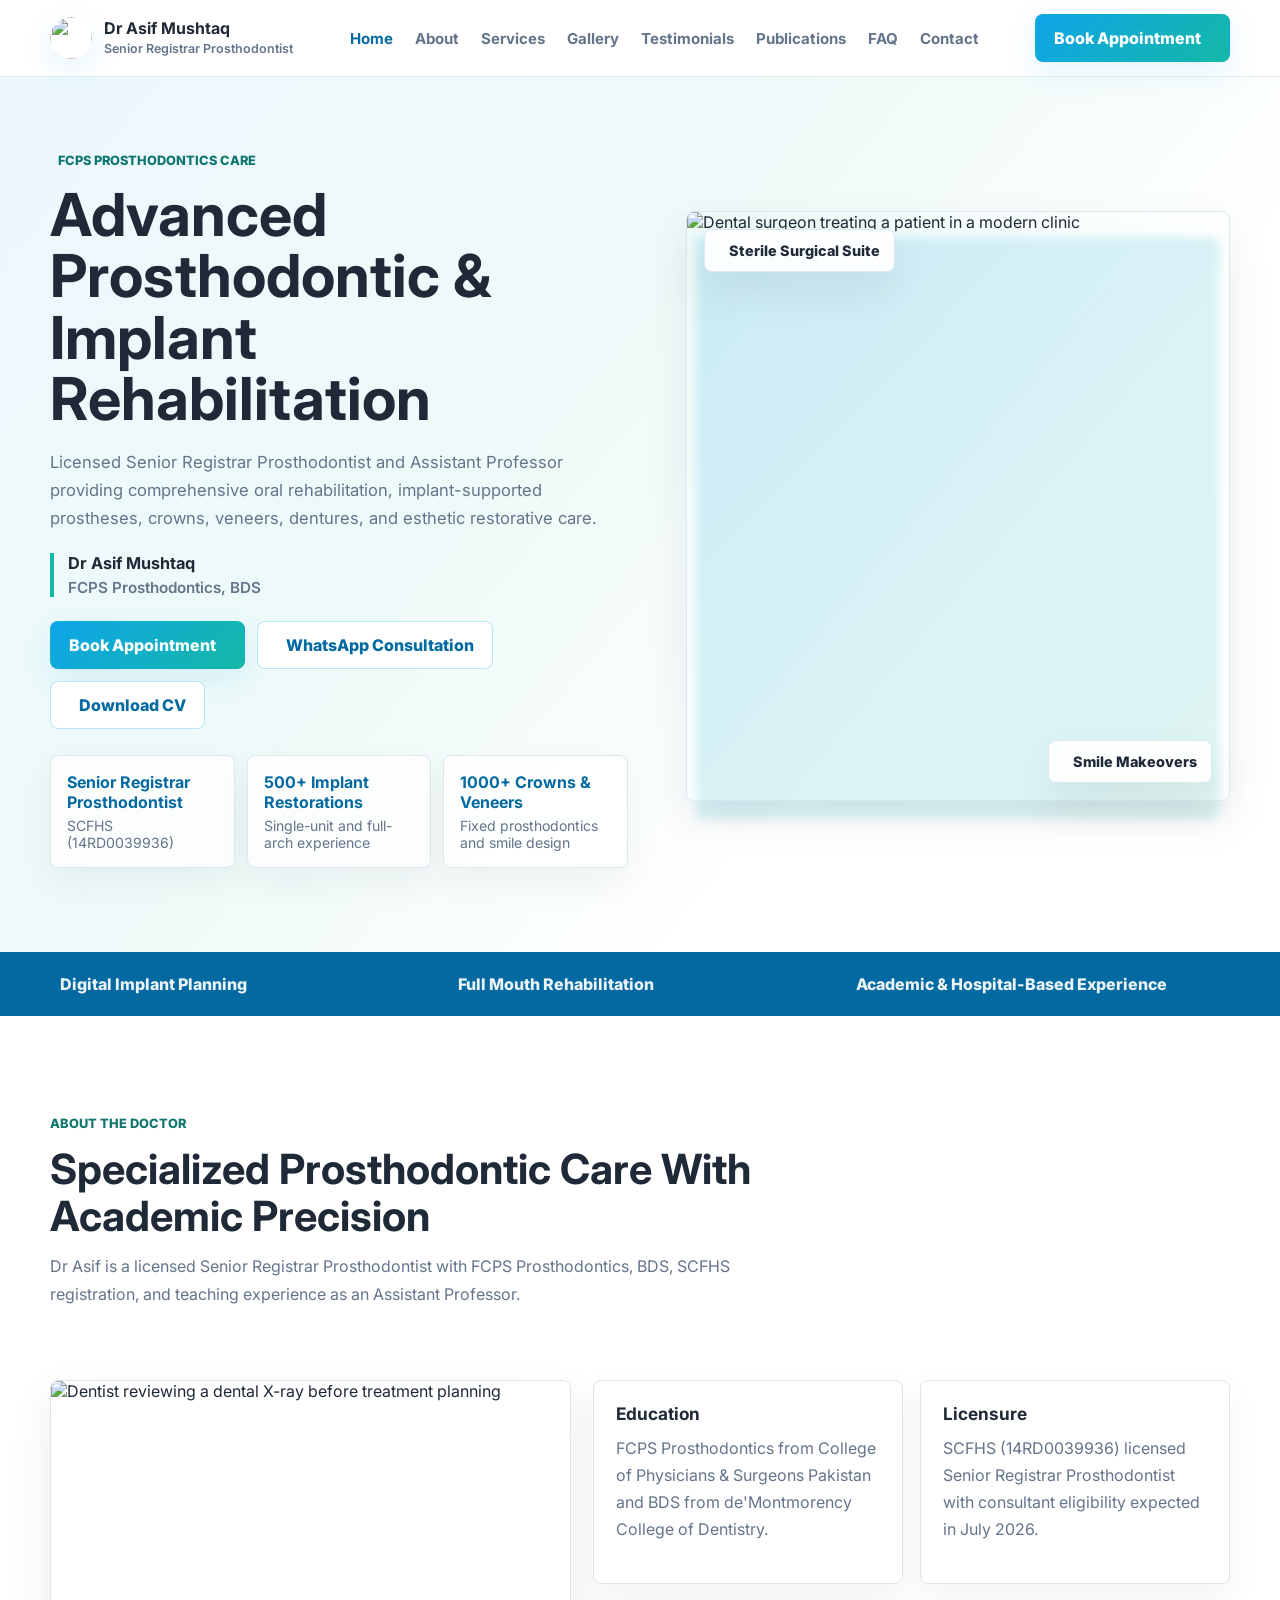
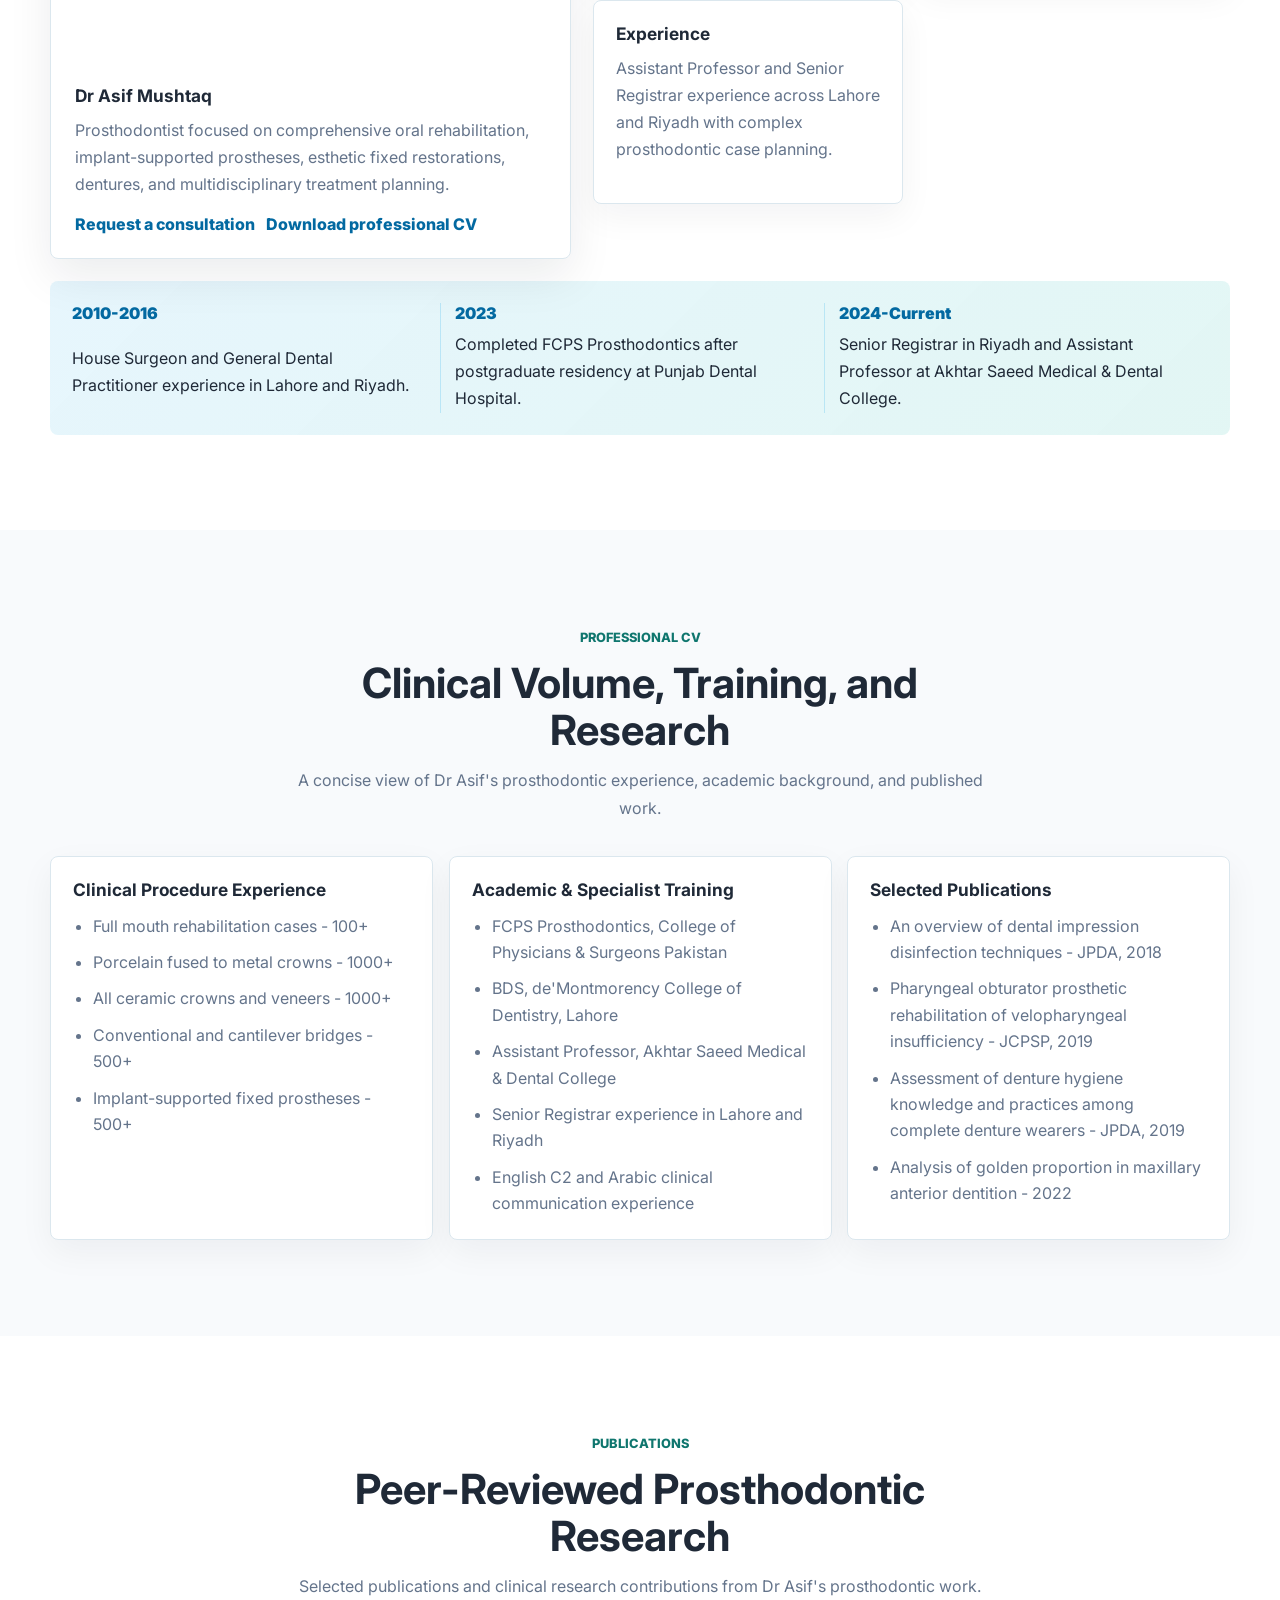
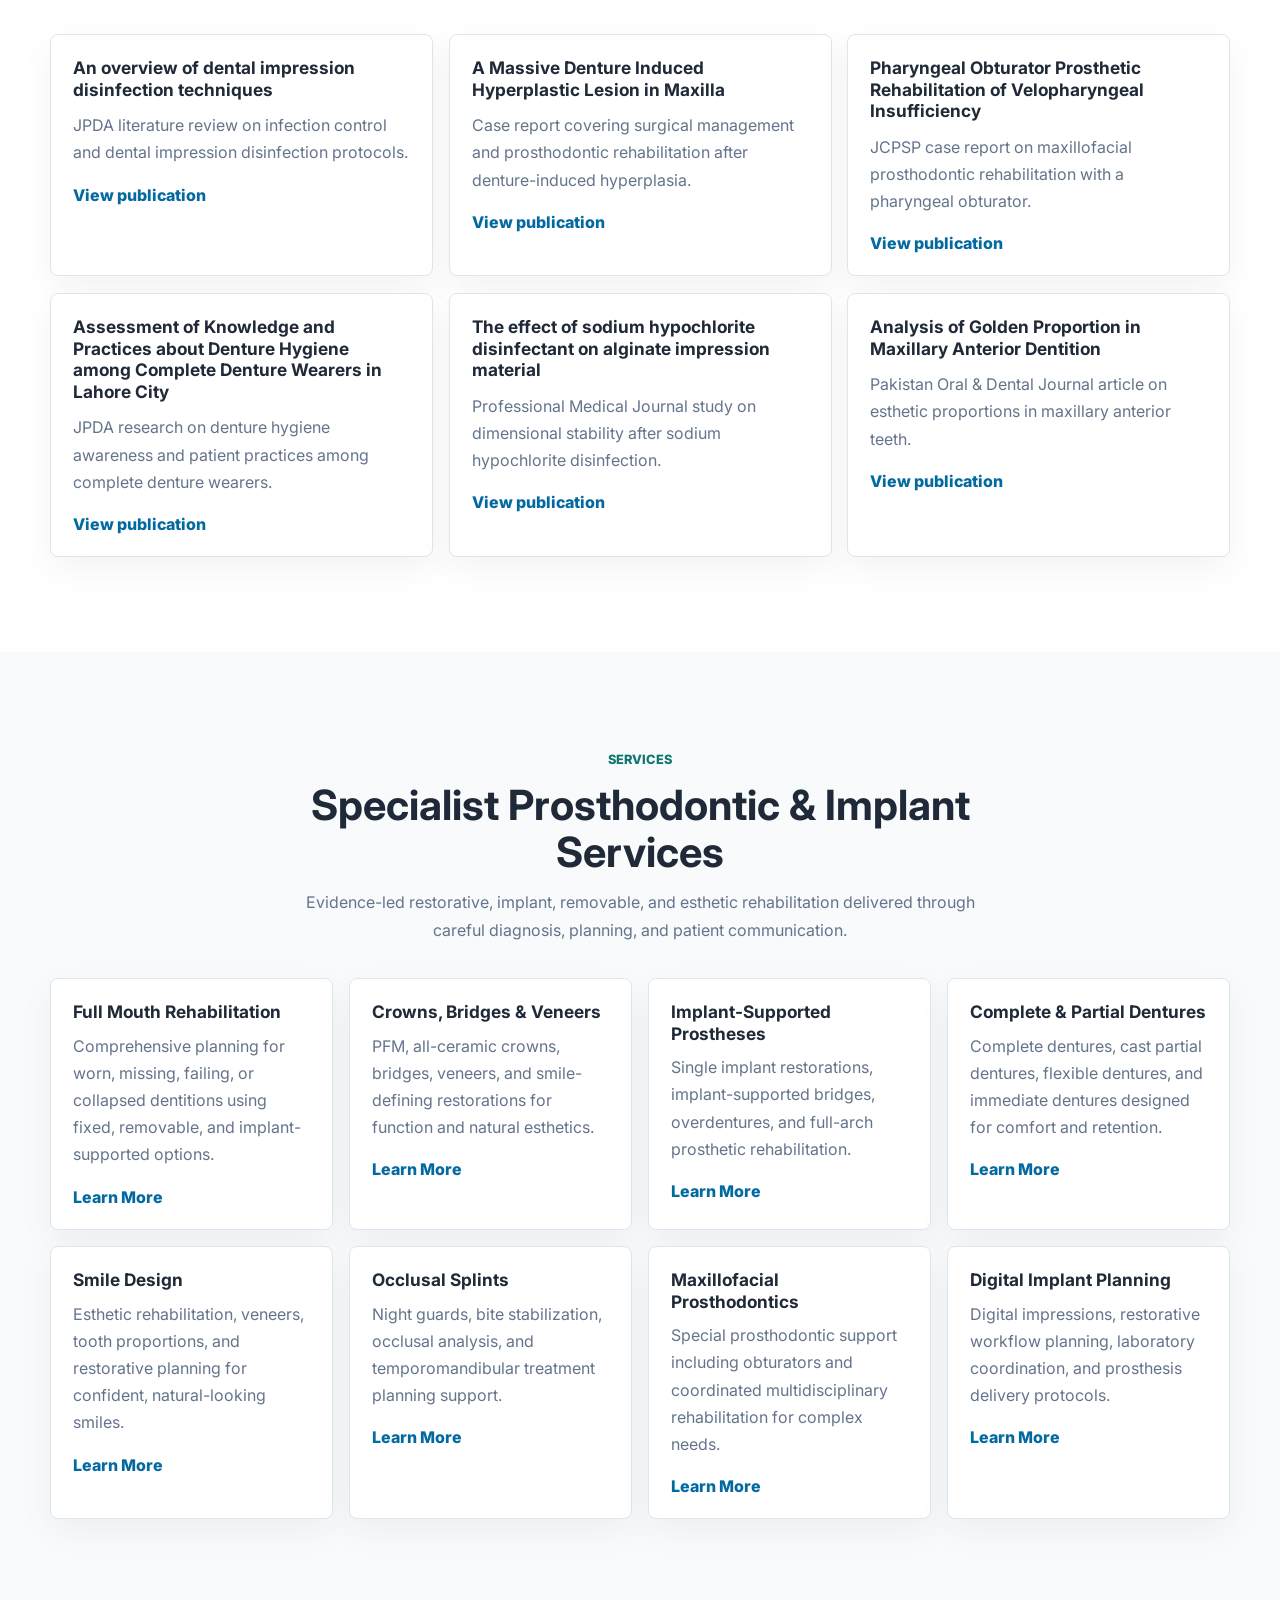
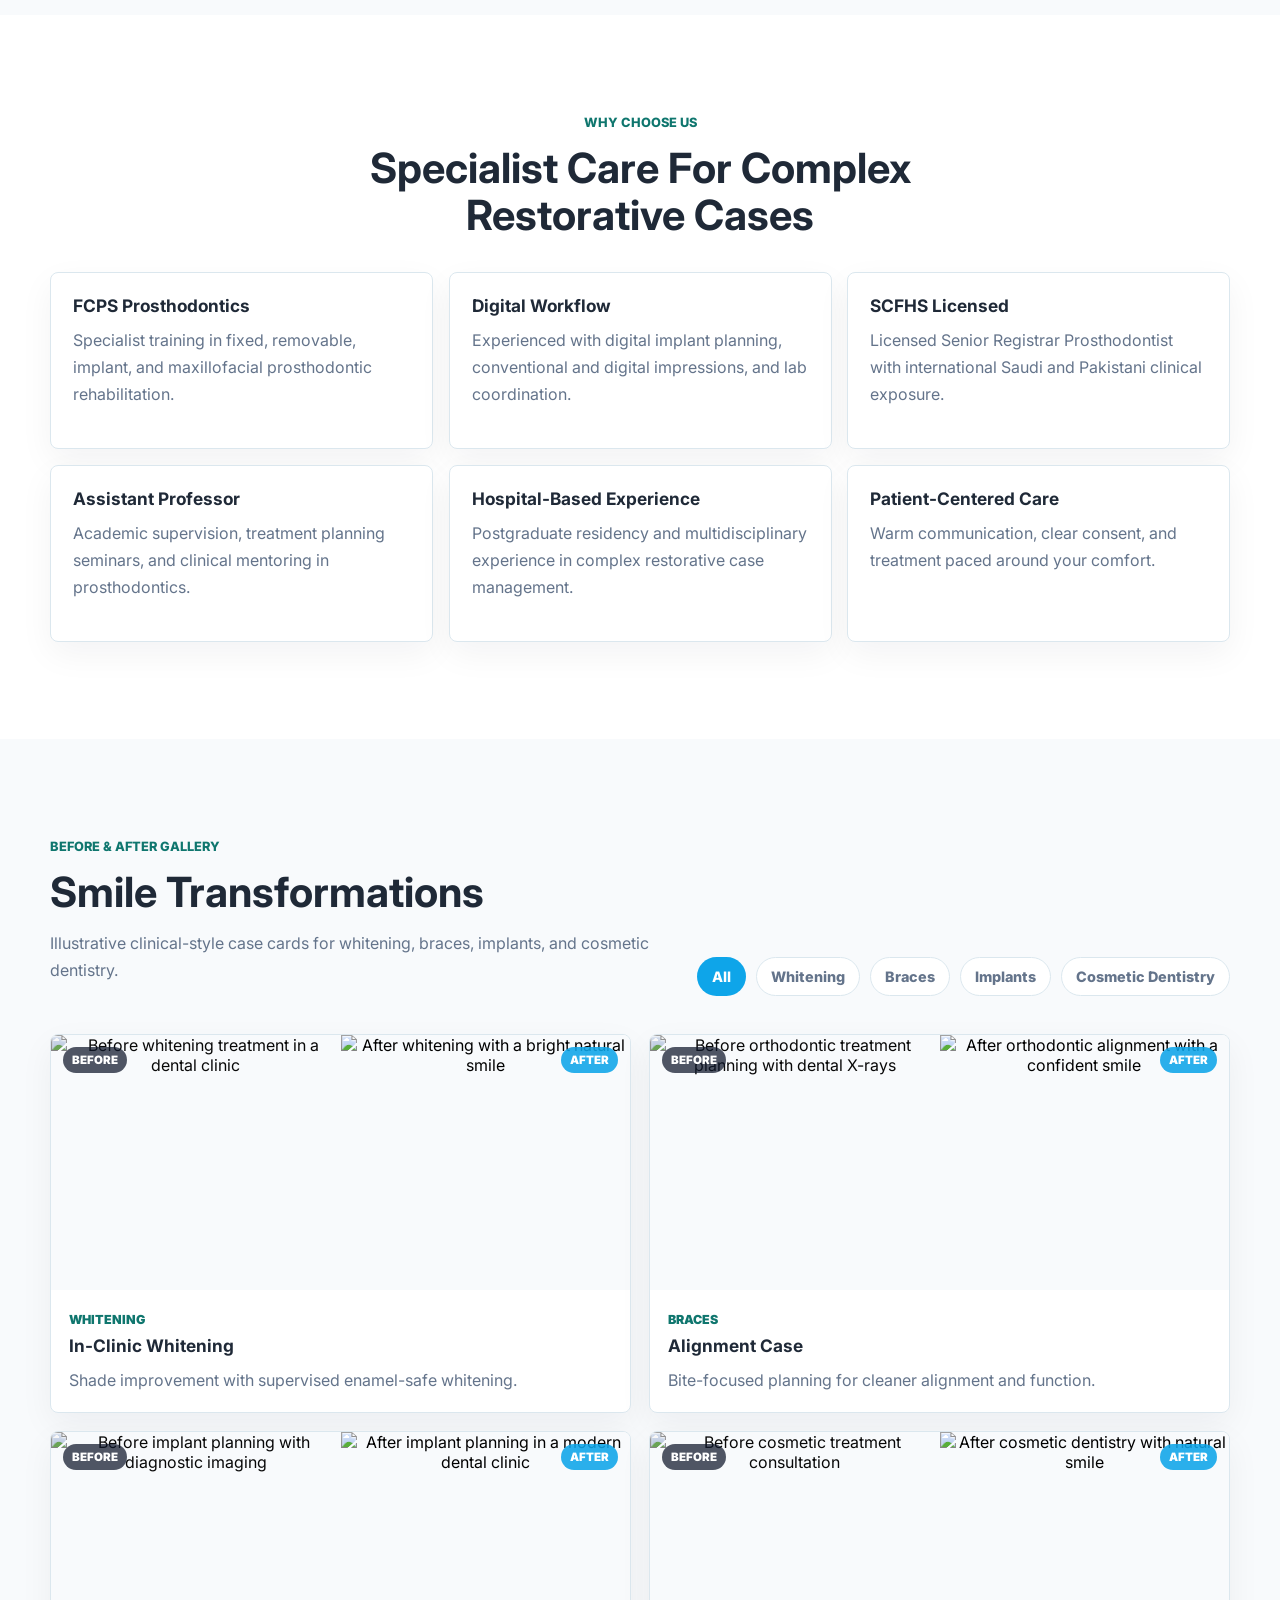
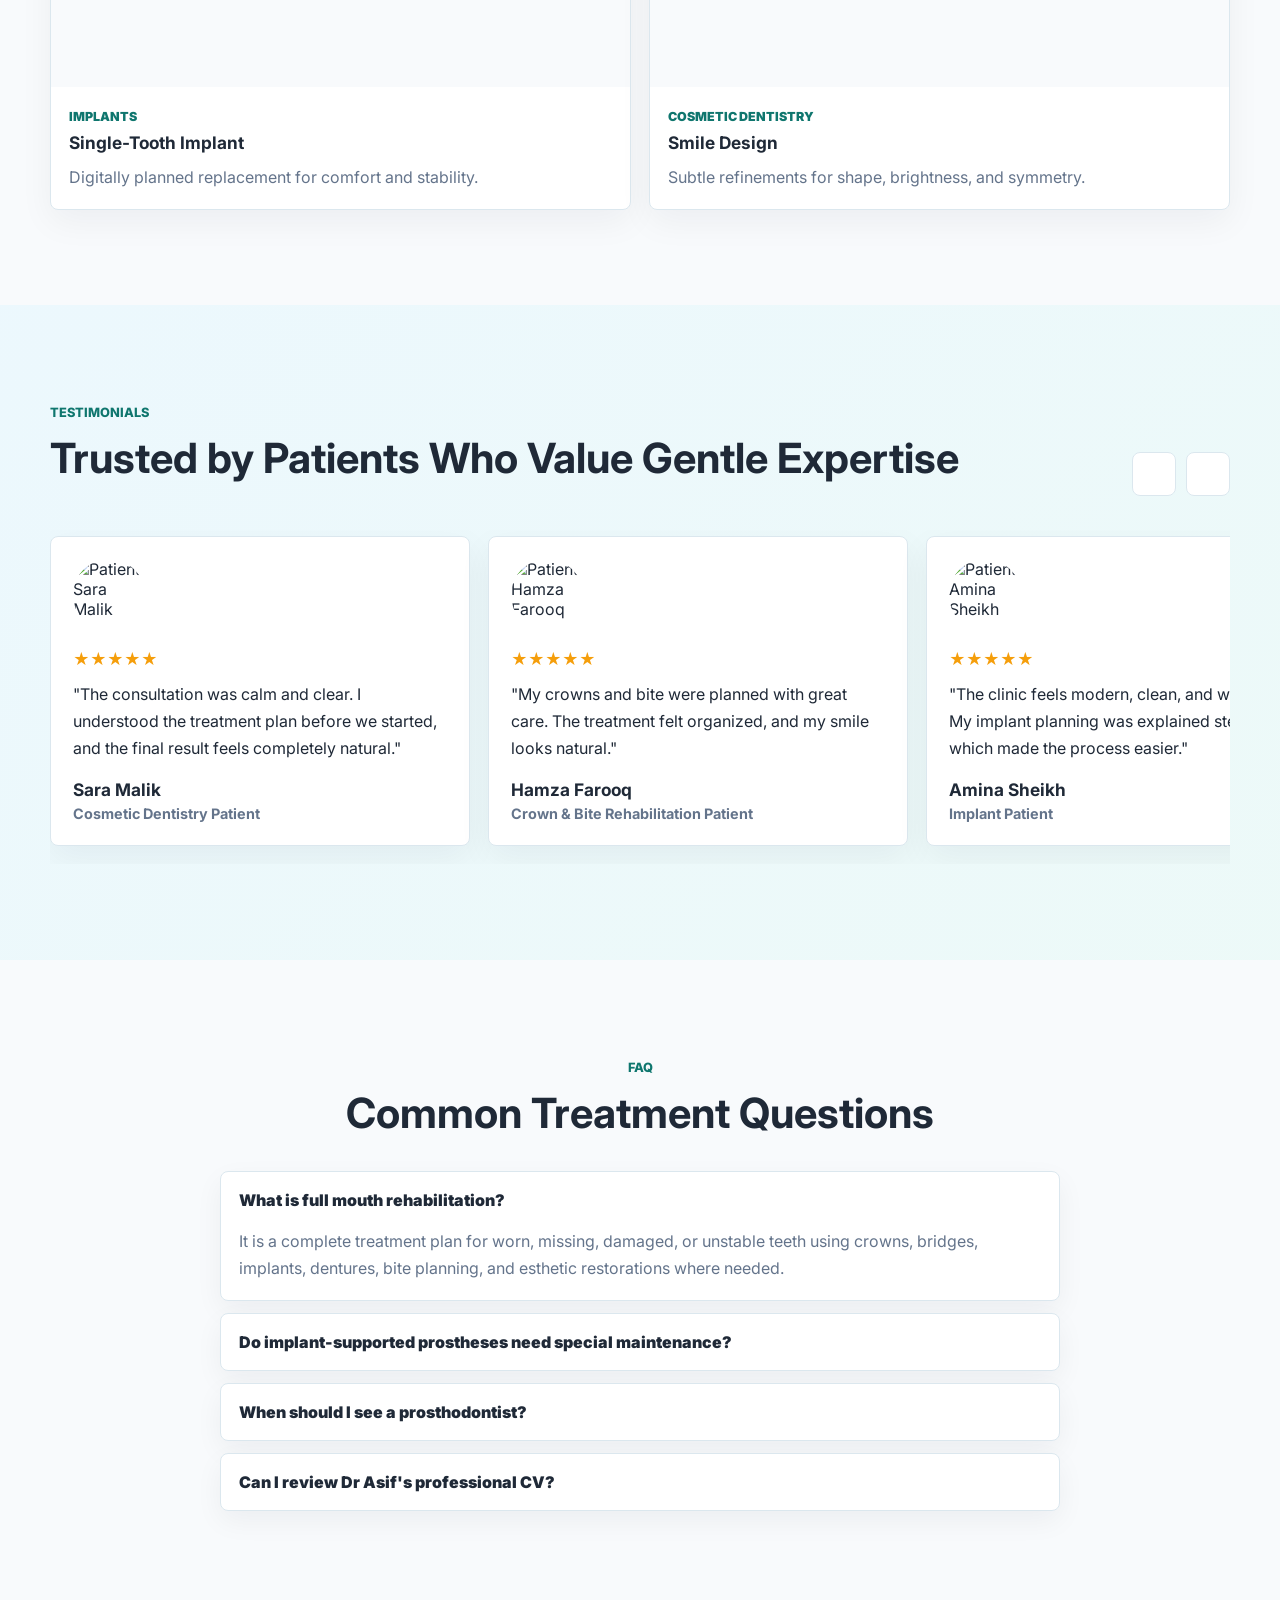
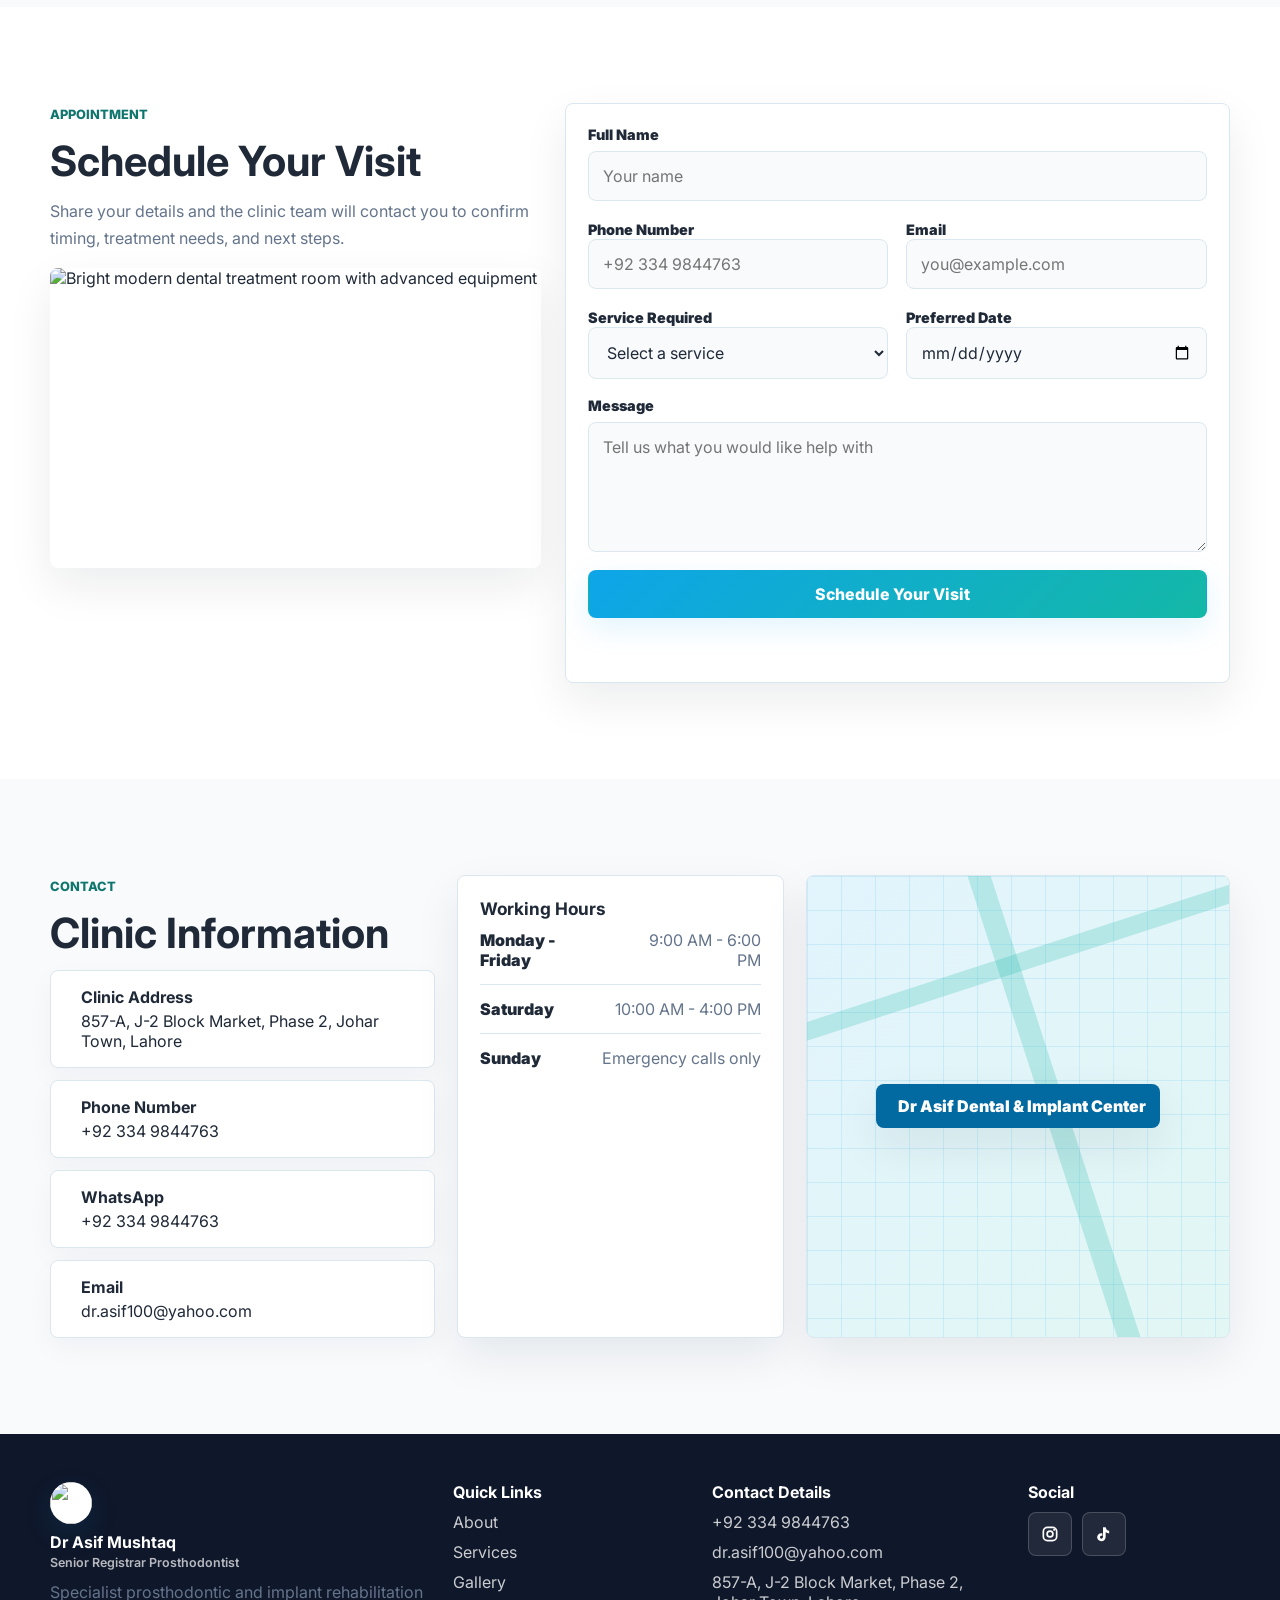
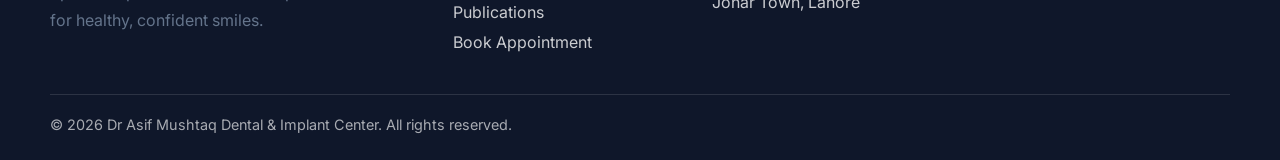
==== commit b9f24a3d: "update flow update flow" ====
--- a/index.html
+++ b/index.html
@@ -88,6 +88,7 @@
           <a href="#services">Services</a>
           <a href="#gallery">Gallery</a>
           <a href="#testimonials">Testimonials</a>
+          <a href="#publications">Publications</a>
           <a href="#faq">FAQ</a>
           <a href="#contact">Contact</a>
         </div>
@@ -293,6 +294,69 @@
                 <li>Assessment of denture hygiene knowledge and practices among complete denture wearers - JPDA, 2019</li>
                 <li>Analysis of golden proportion in maxillary anterior dentition - 2022</li>
               </ul>
+            </article>
+          </div>
+        </div>
+      </section>
+
+      <section class="section publications-section" id="publications" aria-labelledby="publications-title">
+        <div class="container">
+          <div class="section-heading centered">
+            <p class="eyebrow">Publications</p>
+            <h2 id="publications-title">Peer-Reviewed Prosthodontic Research</h2>
+            <p>
+              Selected publications and clinical research contributions from Dr Asif's prosthodontic work.
+            </p>
+          </div>
+
+          <div class="publication-grid" data-cms-section="publications">
+            <article class="publication-card">
+              <i data-lucide="external-link" aria-hidden="true"></i>
+              <h3>An overview of dental impression disinfection techniques</h3>
+              <p>JPDA literature review on infection control and dental impression disinfection protocols.</p>
+              <a href="https://www.jpda.com.pk/an-overview-of-dental-impression-disinfection-techniques-a-literature-review" target="_blank" rel="noopener">
+                View publication
+              </a>
+            </article>
+            <article class="publication-card">
+              <i data-lucide="external-link" aria-hidden="true"></i>
+              <h3>A Massive Denture Induced Hyperplastic Lesion in Maxilla</h3>
+              <p>Case report covering surgical management and prosthodontic rehabilitation after denture-induced hyperplasia.</p>
+              <a href="https://doi.org/10.25301/JPDA.281.47" target="_blank" rel="noopener">
+                View publication
+              </a>
+            </article>
+            <article class="publication-card">
+              <i data-lucide="external-link" aria-hidden="true"></i>
+              <h3>Pharyngeal Obturator Prosthetic Rehabilitation of Velopharyngeal Insufficiency</h3>
+              <p>JCPSP case report on maxillofacial prosthodontic rehabilitation with a pharyngeal obturator.</p>
+              <a href="https://pubmed.ncbi.nlm.nih.gov/31839102/" target="_blank" rel="noopener">
+                View publication
+              </a>
+            </article>
+            <article class="publication-card">
+              <i data-lucide="external-link" aria-hidden="true"></i>
+              <h3>Assessment of Knowledge and Practices about Denture Hygiene among Complete Denture Wearers in Lahore City</h3>
+              <p>JPDA research on denture hygiene awareness and patient practices among complete denture wearers.</p>
+              <a href="https://www.jpda.com.pk/assessment-of-knowledge-and-practices-about-denture-hygiene-among-complete-denture-wearers-in-lahore-city" target="_blank" rel="noopener">
+                View publication
+              </a>
+            </article>
+            <article class="publication-card">
+              <i data-lucide="external-link" aria-hidden="true"></i>
+              <h3>The effect of sodium hypochlorite disinfectant on alginate impression material</h3>
+              <p>Professional Medical Journal study on dimensional stability after sodium hypochlorite disinfection.</p>
+              <a href="https://theprofesional.com/index.php/tpmj/article/view/6200" target="_blank" rel="noopener">
+                View publication
+              </a>
+            </article>
+            <article class="publication-card">
+              <i data-lucide="external-link" aria-hidden="true"></i>
+              <h3>Analysis of Golden Proportion in Maxillary Anterior Dentition</h3>
+              <p>Pakistan Oral &amp; Dental Journal article on esthetic proportions in maxillary anterior teeth.</p>
+              <a href="https://podj.com.pk/index.php/podj/article/view/690" target="_blank" rel="noopener">
+                View publication
+              </a>
             </article>
           </div>
         </div>
@@ -799,6 +863,7 @@
           <a href="#about">About</a>
           <a href="#services">Services</a>
           <a href="#gallery">Gallery</a>
+          <a href="#publications">Publications</a>
           <a href="#appointment">Book Appointment</a>
         </div>
         <div>
--- a/assets/css/styles.css
+++ b/assets/css/styles.css
@@ -528,7 +528,8 @@
 }
 
 .text-link,
-.service-card a {
+.service-card a,
+.publication-card a {
   display: inline-flex;
   align-items: center;
   gap: 7px;
@@ -543,6 +544,7 @@
 
 .credentials,
 .cv-grid,
+.publication-grid,
 .why-grid,
 .service-grid {
   display: grid;
@@ -551,6 +553,7 @@
 
 .credentials article,
 .cv-grid article,
+.publication-card,
 .why-grid article,
 .service-card,
 .case-card,
@@ -563,6 +566,7 @@
 
 .credentials article,
 .cv-grid article,
+.publication-card,
 .why-grid article,
 .service-card {
   padding: 22px;
@@ -571,6 +575,7 @@
 
 .credentials article:hover,
 .cv-grid article:hover,
+.publication-card:hover,
 .why-grid article:hover,
 .service-card:hover {
   transform: translateY(-4px);
@@ -580,6 +585,7 @@
 
 .credentials svg,
 .cv-grid svg,
+.publication-card > svg,
 .why-grid svg,
 .service-card > svg {
   width: 32px;
@@ -604,6 +610,20 @@
   padding-left: 20px;
   color: var(--muted);
   line-height: 1.65;
+}
+
+.publication-card {
+  display: grid;
+  align-content: start;
+  min-height: 100%;
+}
+
+.publication-card h3 {
+  margin-bottom: 12px;
+}
+
+.publication-card p {
+  margin-bottom: 18px;
 }
 
 .timeline {
@@ -1210,6 +1230,19 @@
   text-align: center;
 }
 
+.reveal-on-scroll {
+  opacity: 1;
+  transform: translateY(18px);
+  transition:
+    transform 520ms cubic-bezier(0.22, 1, 0.36, 1);
+  transition-delay: var(--reveal-delay, 0ms);
+  will-change: transform;
+}
+
+.reveal-on-scroll.is-visible {
+  transform: translateY(0);
+}
+
 .lightbox-close {
   position: absolute;
   top: 18px;
@@ -1238,6 +1271,7 @@
   .gallery-grid,
   .credentials,
   .cv-grid,
+  .publication-grid,
   .why-grid {
     grid-template-columns: repeat(2, minmax(0, 1fr));
   }
@@ -1347,6 +1381,10 @@
 
   .service-grid {
     grid-template-columns: repeat(4, minmax(0, 1fr));
+  }
+
+  .publication-grid {
+    grid-template-columns: repeat(3, minmax(0, 1fr));
   }
 
   .why-grid {
@@ -1426,6 +1464,11 @@
     animation-duration: 0.01ms !important;
     animation-iteration-count: 1 !important;
   }
+
+  .reveal-on-scroll {
+    opacity: 1 !important;
+    transform: none !important;
+  }
 }
 
 .admin-body {
@@ -1487,6 +1530,7 @@
 
 .admin-shell {
   min-height: 100vh;
+  background: var(--surface);
 }
 
 .admin-sidebar {
@@ -1494,6 +1538,8 @@
   top: 0;
   z-index: 20;
   display: grid;
+  grid-template-columns: minmax(0, 1fr) auto;
+  align-items: center;
   gap: 18px;
   padding: 16px;
   border-bottom: 1px solid rgba(255, 255, 255, 0.12);
@@ -1501,16 +1547,22 @@
   color: var(--white);
 }
 
+.admin-sidebar .brand {
+  min-width: 0;
+}
+
 .admin-sidebar .brand small,
 .admin-sidebar .brand strong {
   color: var(--white);
 }
 
 .admin-nav {
+  grid-column: 1 / -1;
   display: flex;
   gap: 8px;
   overflow-x: auto;
-  padding-bottom: 4px;
+  margin-inline: -2px;
+  padding: 2px 2px 6px;
   scrollbar-width: none;
 }
 
@@ -1522,13 +1574,16 @@
   flex: 0 0 auto;
   display: inline-flex;
   align-items: center;
+  justify-content: center;
   gap: 8px;
+  min-height: 44px;
   padding: 11px 13px;
   border: 1px solid rgba(255, 255, 255, 0.14);
   border-radius: var(--radius);
   color: rgba(255, 255, 255, 0.78);
   background: rgba(255, 255, 255, 0.06);
   font-weight: 800;
+  white-space: nowrap;
 }
 
 .admin-nav button.active,
@@ -1544,10 +1599,13 @@
 
 .admin-signout {
   width: fit-content;
+  justify-self: end;
+  min-height: 44px;
+  padding: 11px 13px;
 }
 
 .admin-content {
-  width: min(100% - 28px, 1180px);
+  width: min(100% - 32px, 1180px);
   margin: 0 auto;
   padding: 28px 0 70px;
 }
@@ -1566,6 +1624,10 @@
   gap: 10px;
 }
 
+.admin-topbar-actions .btn {
+  min-width: min(100%, 178px);
+}
+
 .admin-global-status {
   min-height: 24px;
   margin-bottom: 18px;
@@ -1585,11 +1647,11 @@
 }
 
 .admin-panel.active {
-  display: block;
+  display: grid;
+  gap: 22px;
 }
 
 .admin-editor {
-  margin-bottom: 22px;
   padding: 22px;
   border: 1px solid var(--line);
   border-radius: var(--radius);
@@ -1707,15 +1769,24 @@
   }
 
   .admin-sidebar {
+    grid-template-columns: 1fr;
     min-height: 100vh;
     align-content: start;
+    align-items: start;
     border-right: 1px solid rgba(255, 255, 255, 0.12);
     border-bottom: 0;
   }
 
   .admin-nav {
+    grid-column: auto;
     display: grid;
     overflow: visible;
+    margin-inline: 0;
+    padding: 0;
+  }
+
+  .admin-signout {
+    justify-self: start;
   }
 
   .admin-content {
@@ -1733,3 +1804,68 @@
     align-items: start;
   }
 }
+
+@media (max-width: 760px) {
+  .admin-login-card,
+  .admin-editor,
+  .admin-card,
+  .admin-empty {
+    padding: 18px;
+  }
+
+  .admin-content {
+    width: min(100% - 24px, 1180px);
+    padding-top: 22px;
+  }
+
+  .admin-login-card h1,
+  .admin-topbar h1 {
+    font-size: 1.65rem;
+  }
+
+  .admin-topbar-actions,
+  .admin-card-actions {
+    display: grid;
+    grid-template-columns: repeat(2, minmax(0, 1fr));
+  }
+
+  .admin-topbar-actions .btn,
+  .admin-card-actions .btn {
+    width: 100%;
+    min-width: 0;
+  }
+
+  .admin-check {
+    min-height: auto;
+    padding-top: 4px;
+  }
+}
+
+@media (max-width: 520px) {
+  .admin-sidebar {
+    gap: 12px;
+    padding: 12px;
+  }
+
+  .admin-sidebar .brand {
+    max-width: 210px;
+  }
+
+  .admin-sidebar .brand small {
+    display: none;
+  }
+
+  .admin-signout span {
+    display: none;
+  }
+
+  .admin-nav button {
+    padding-inline: 11px;
+    font-size: 0.88rem;
+  }
+
+  .admin-topbar-actions,
+  .admin-card-actions {
+    grid-template-columns: 1fr;
+  }
+}
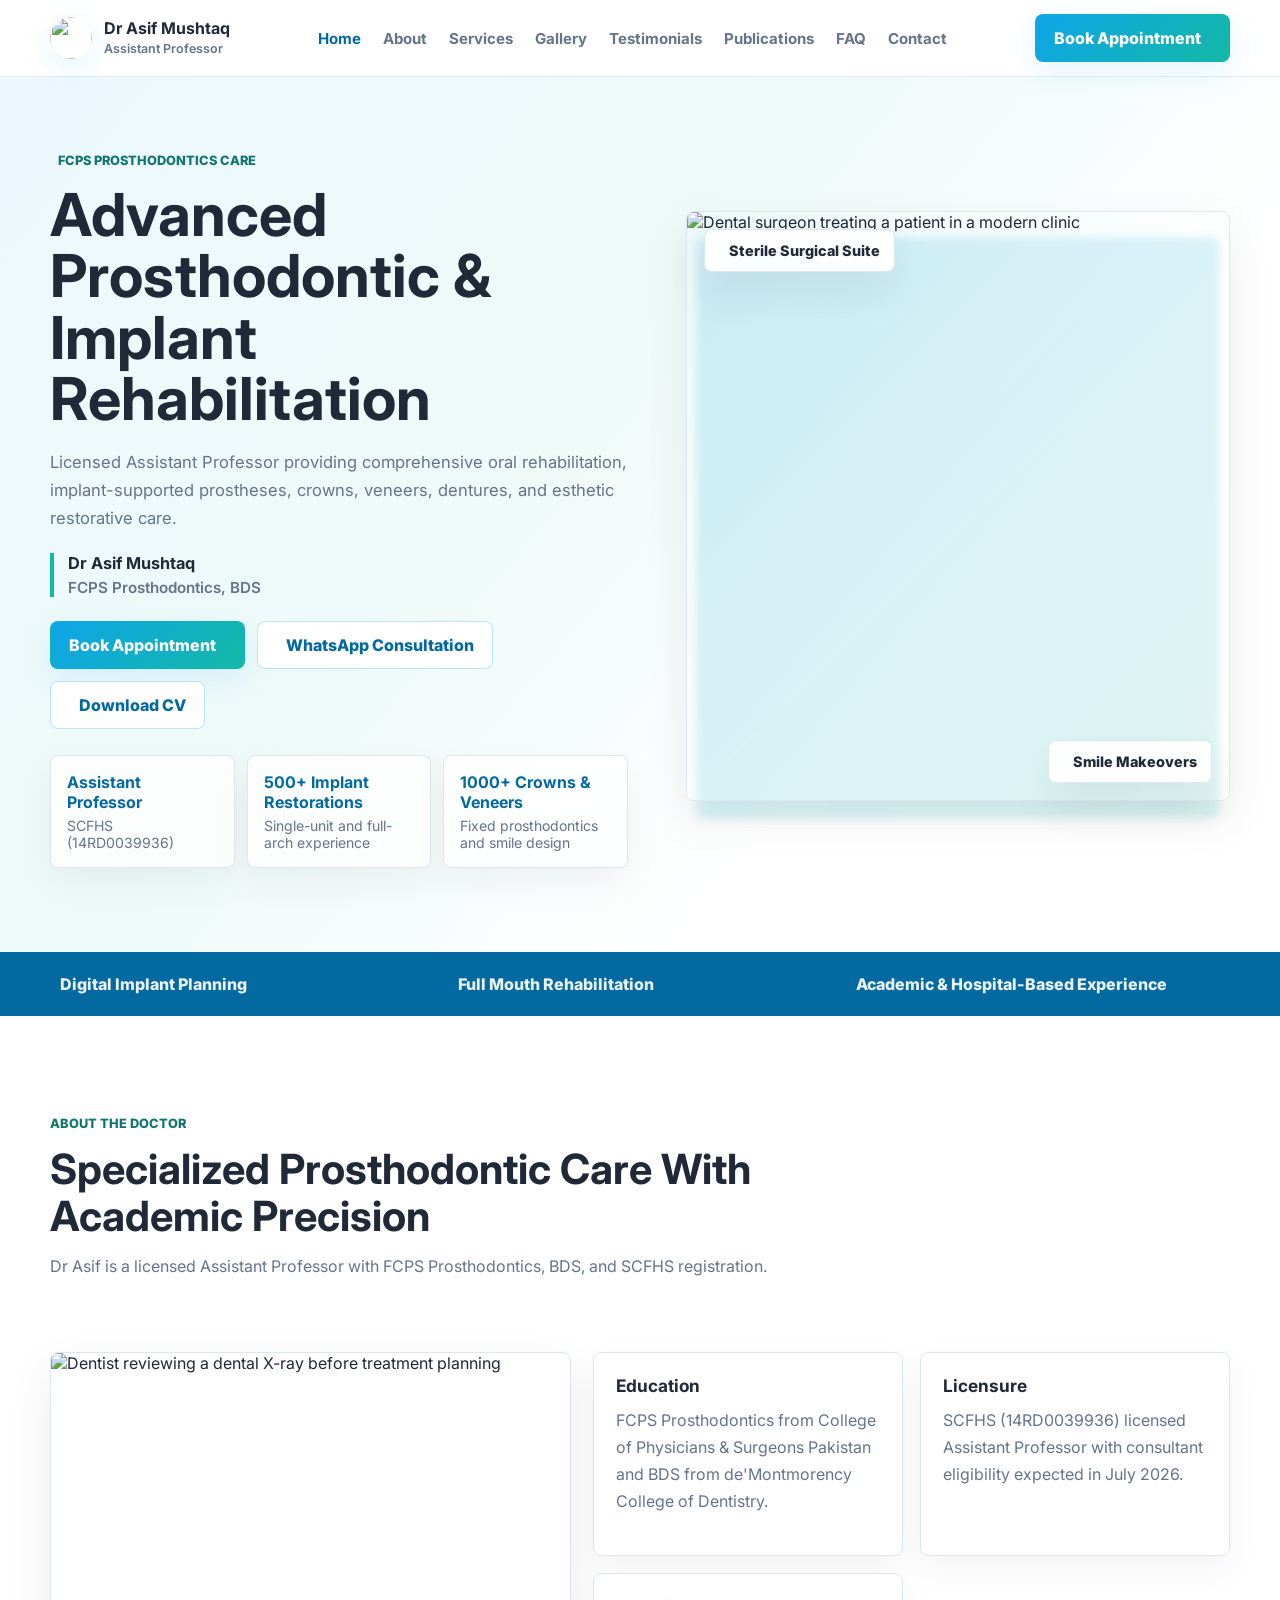
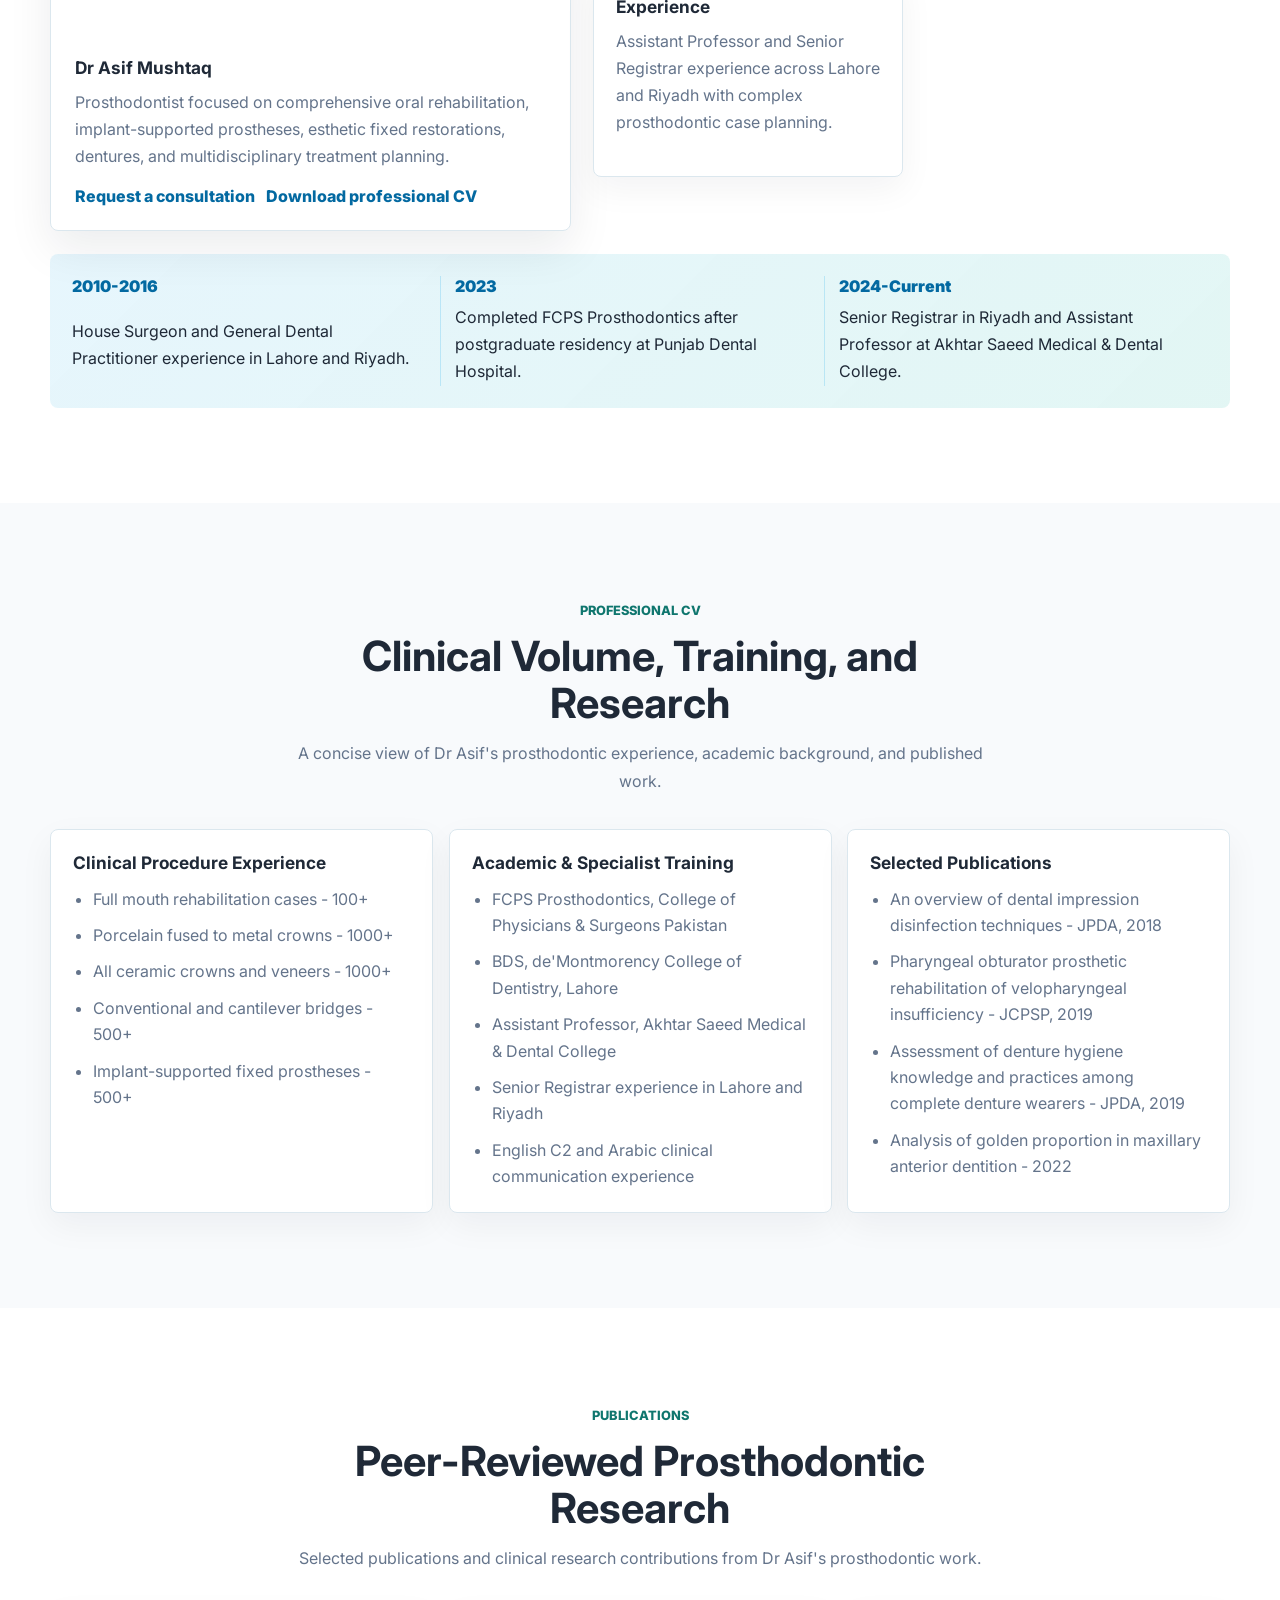
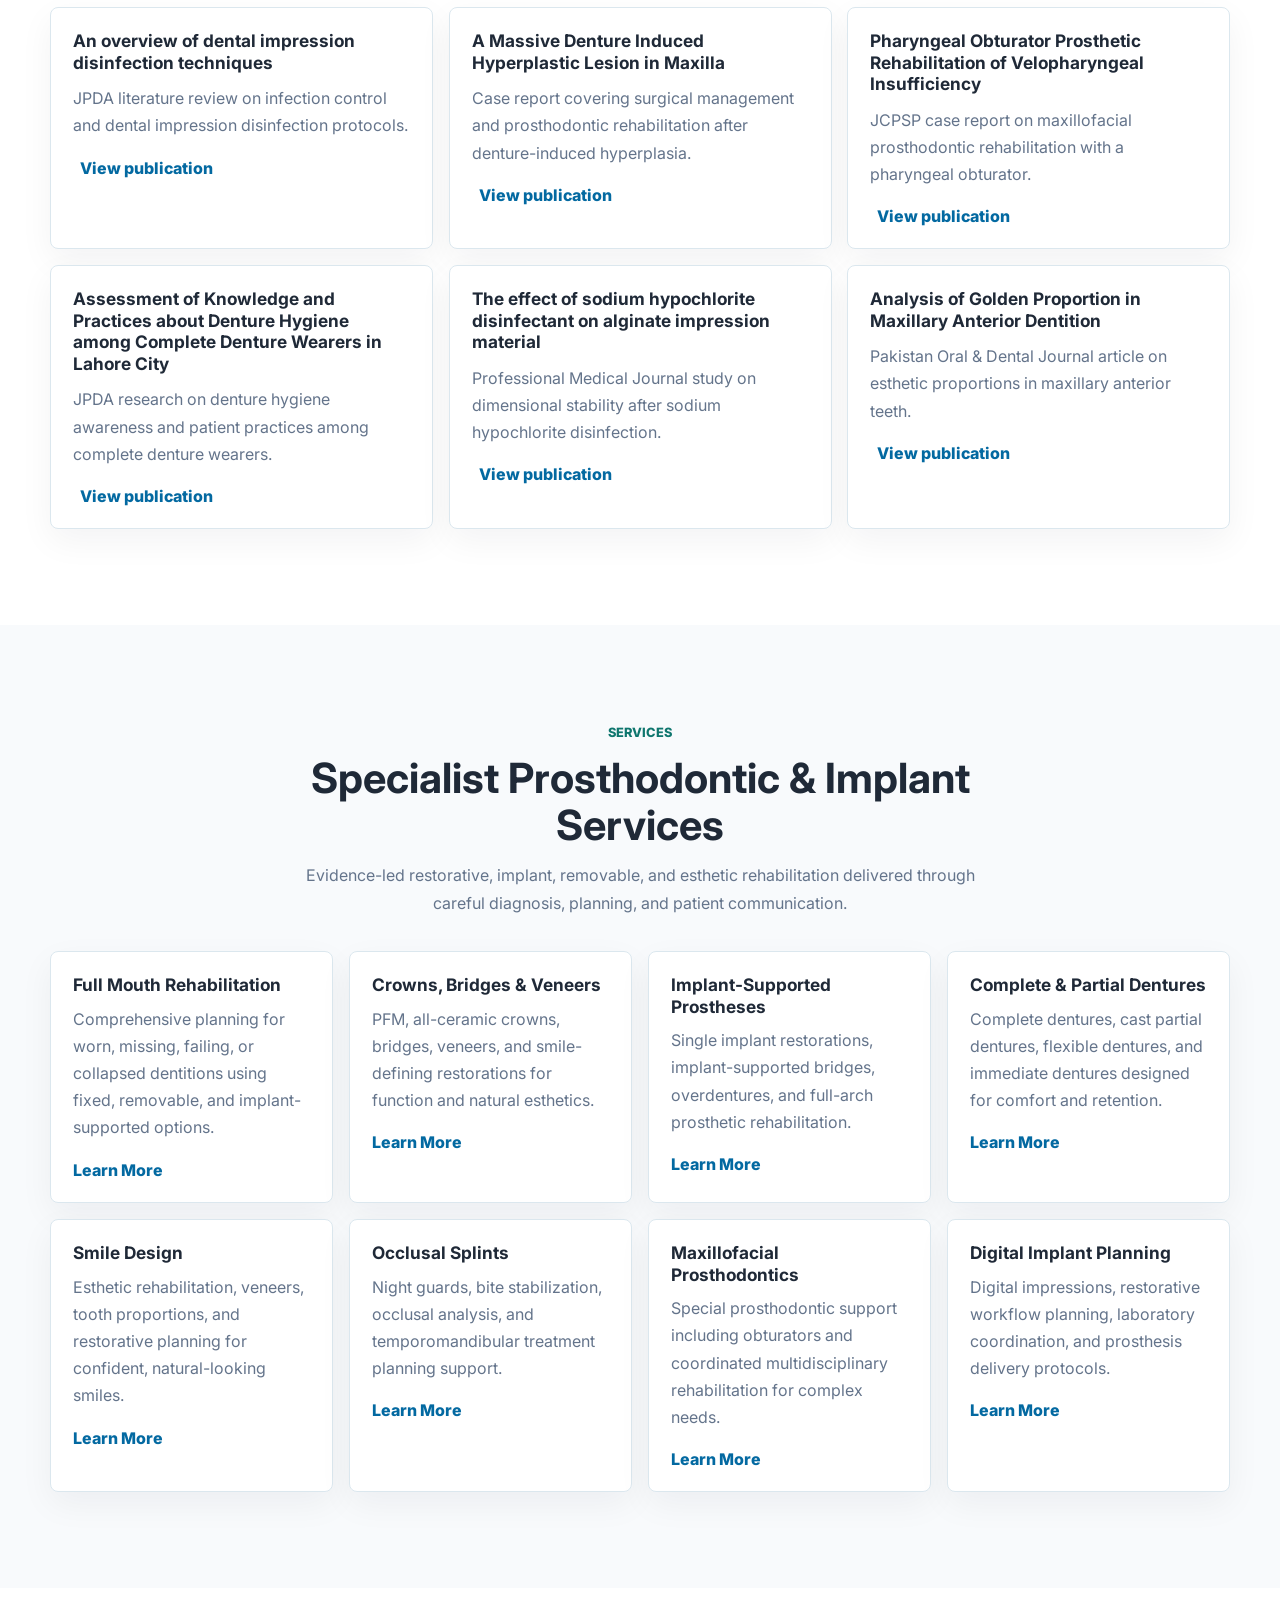
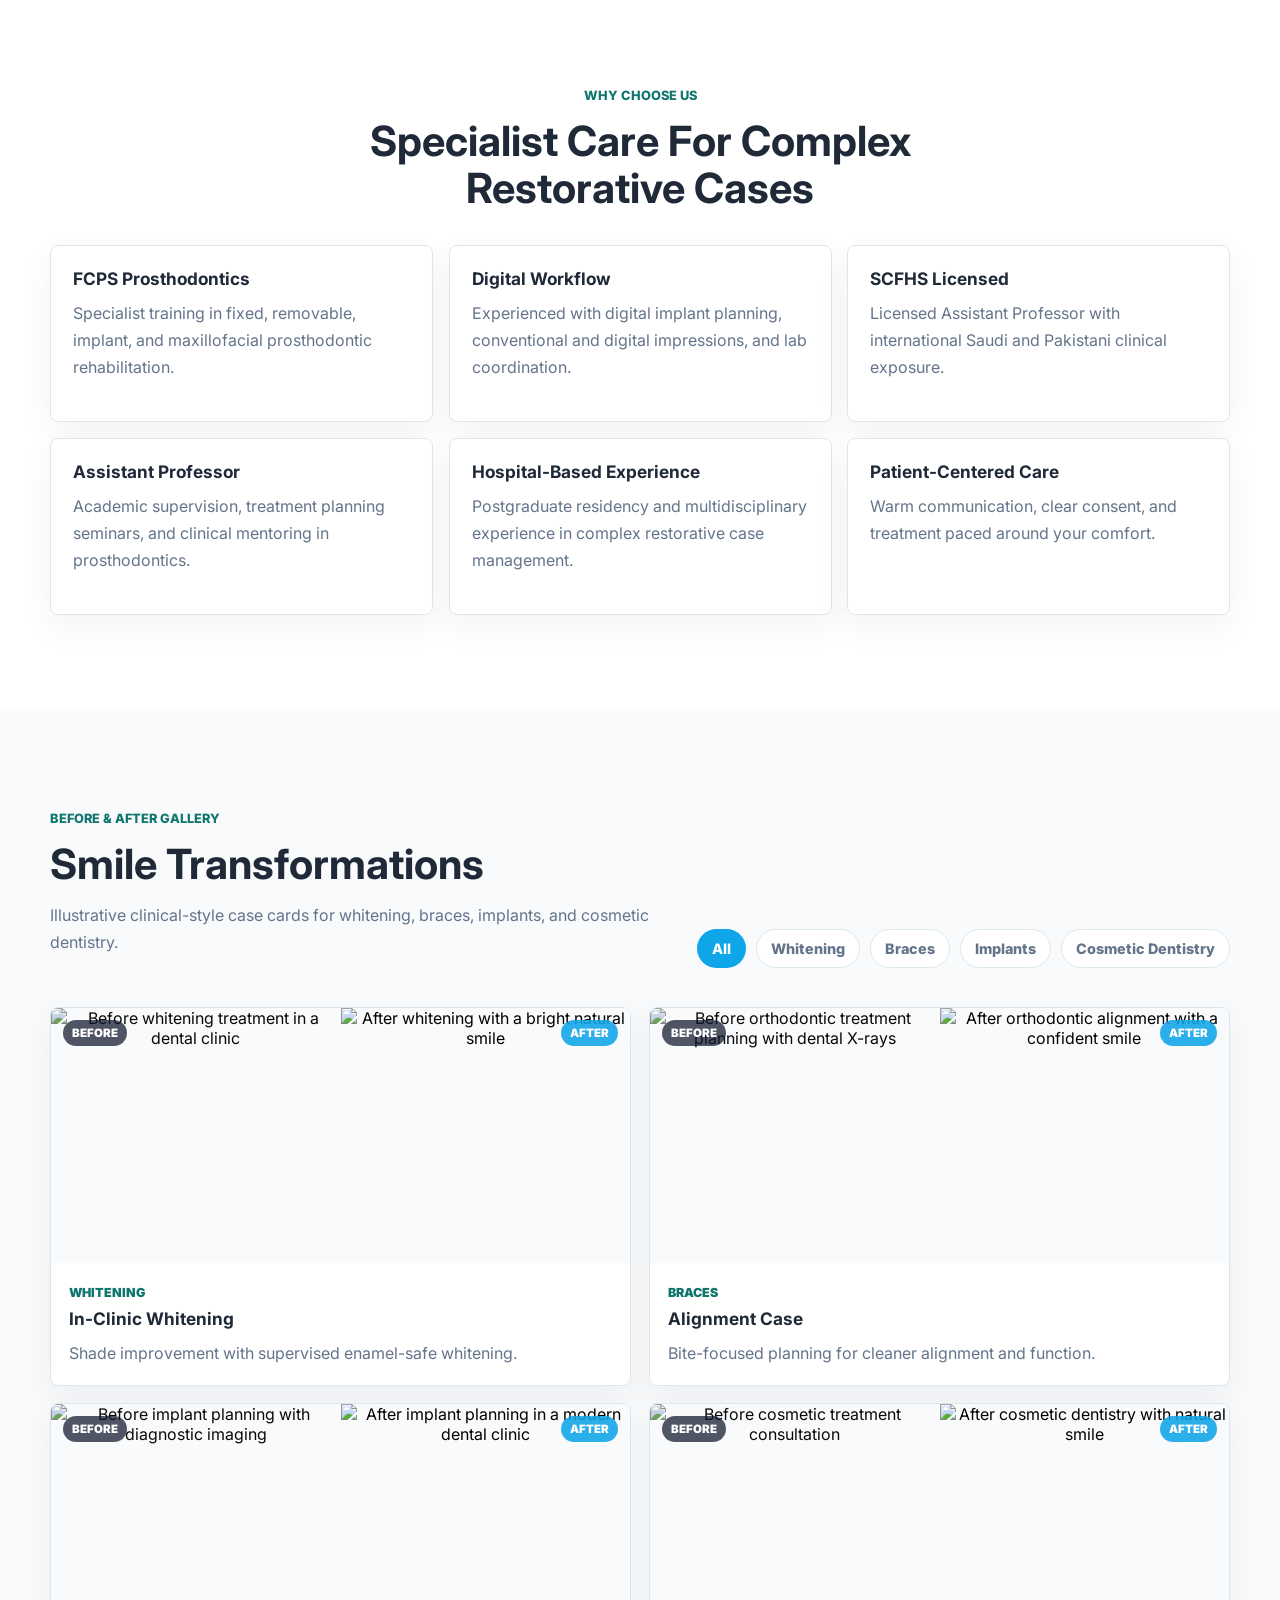
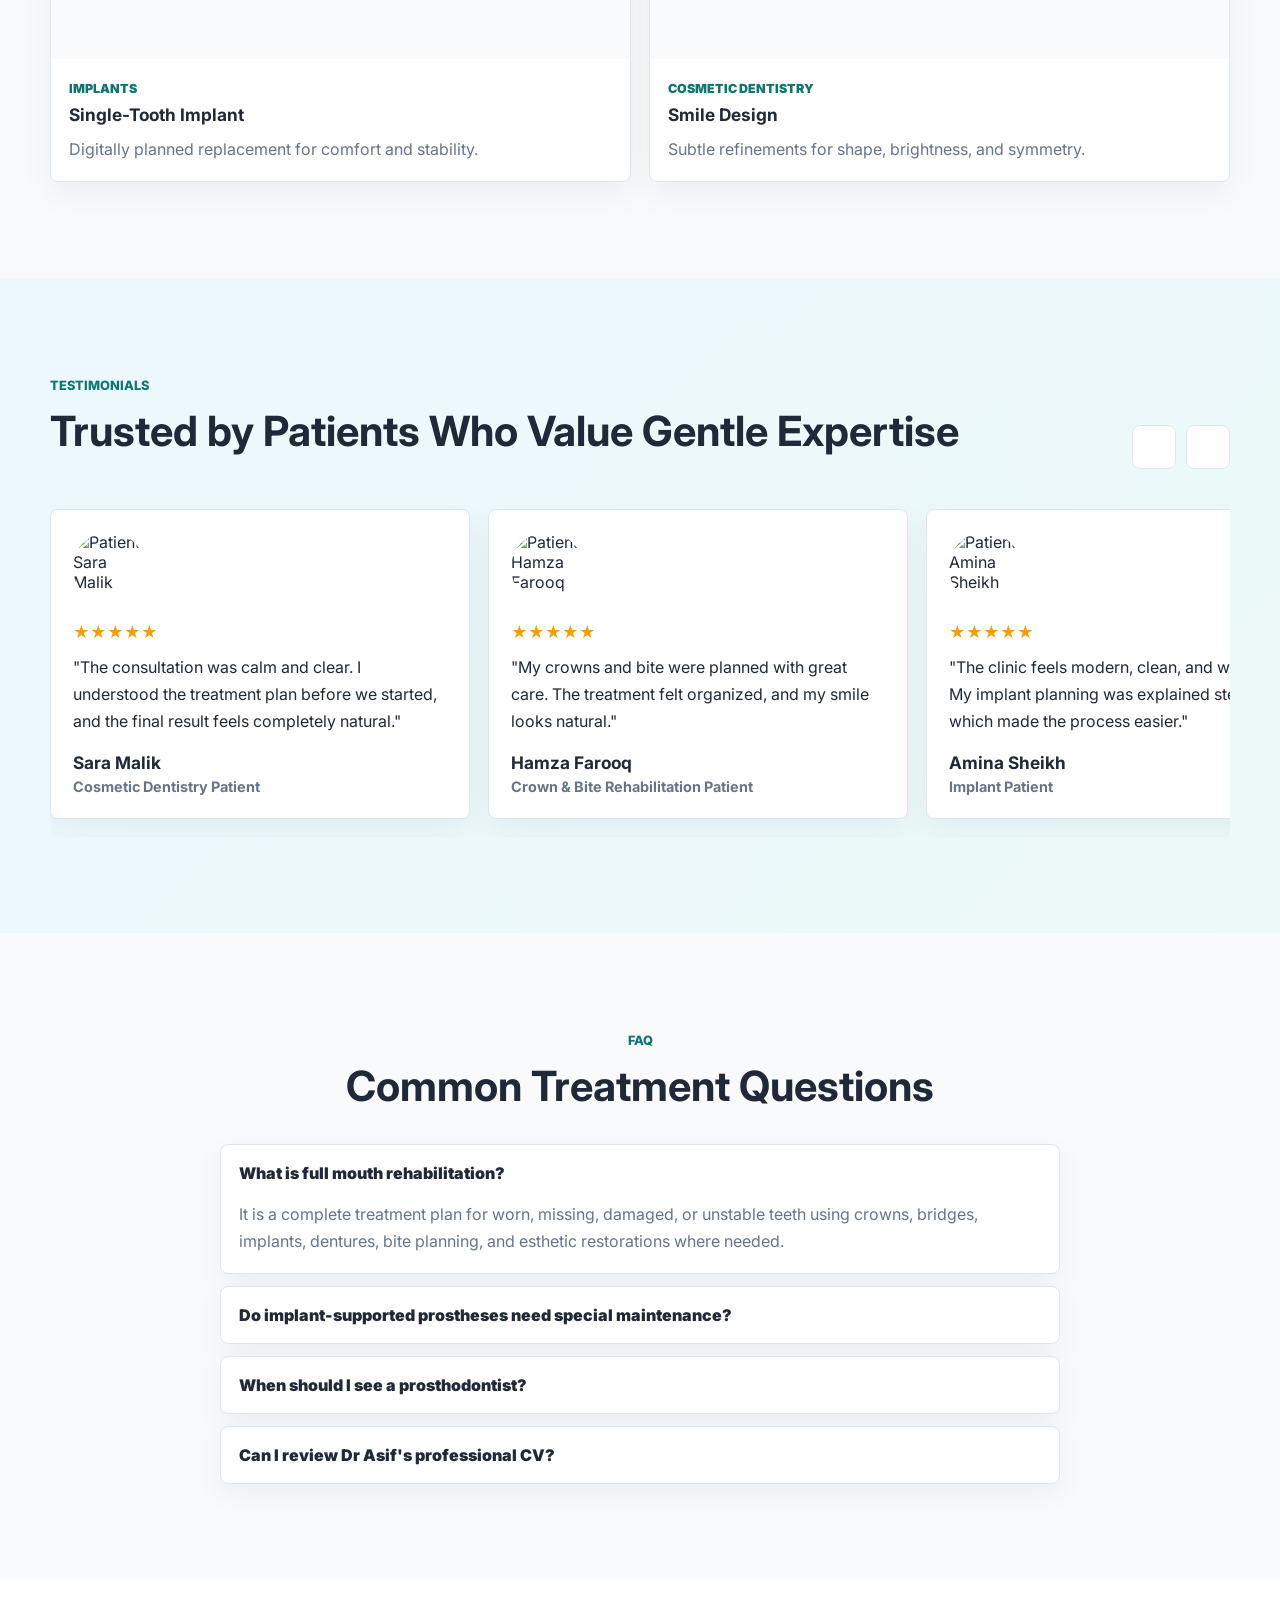
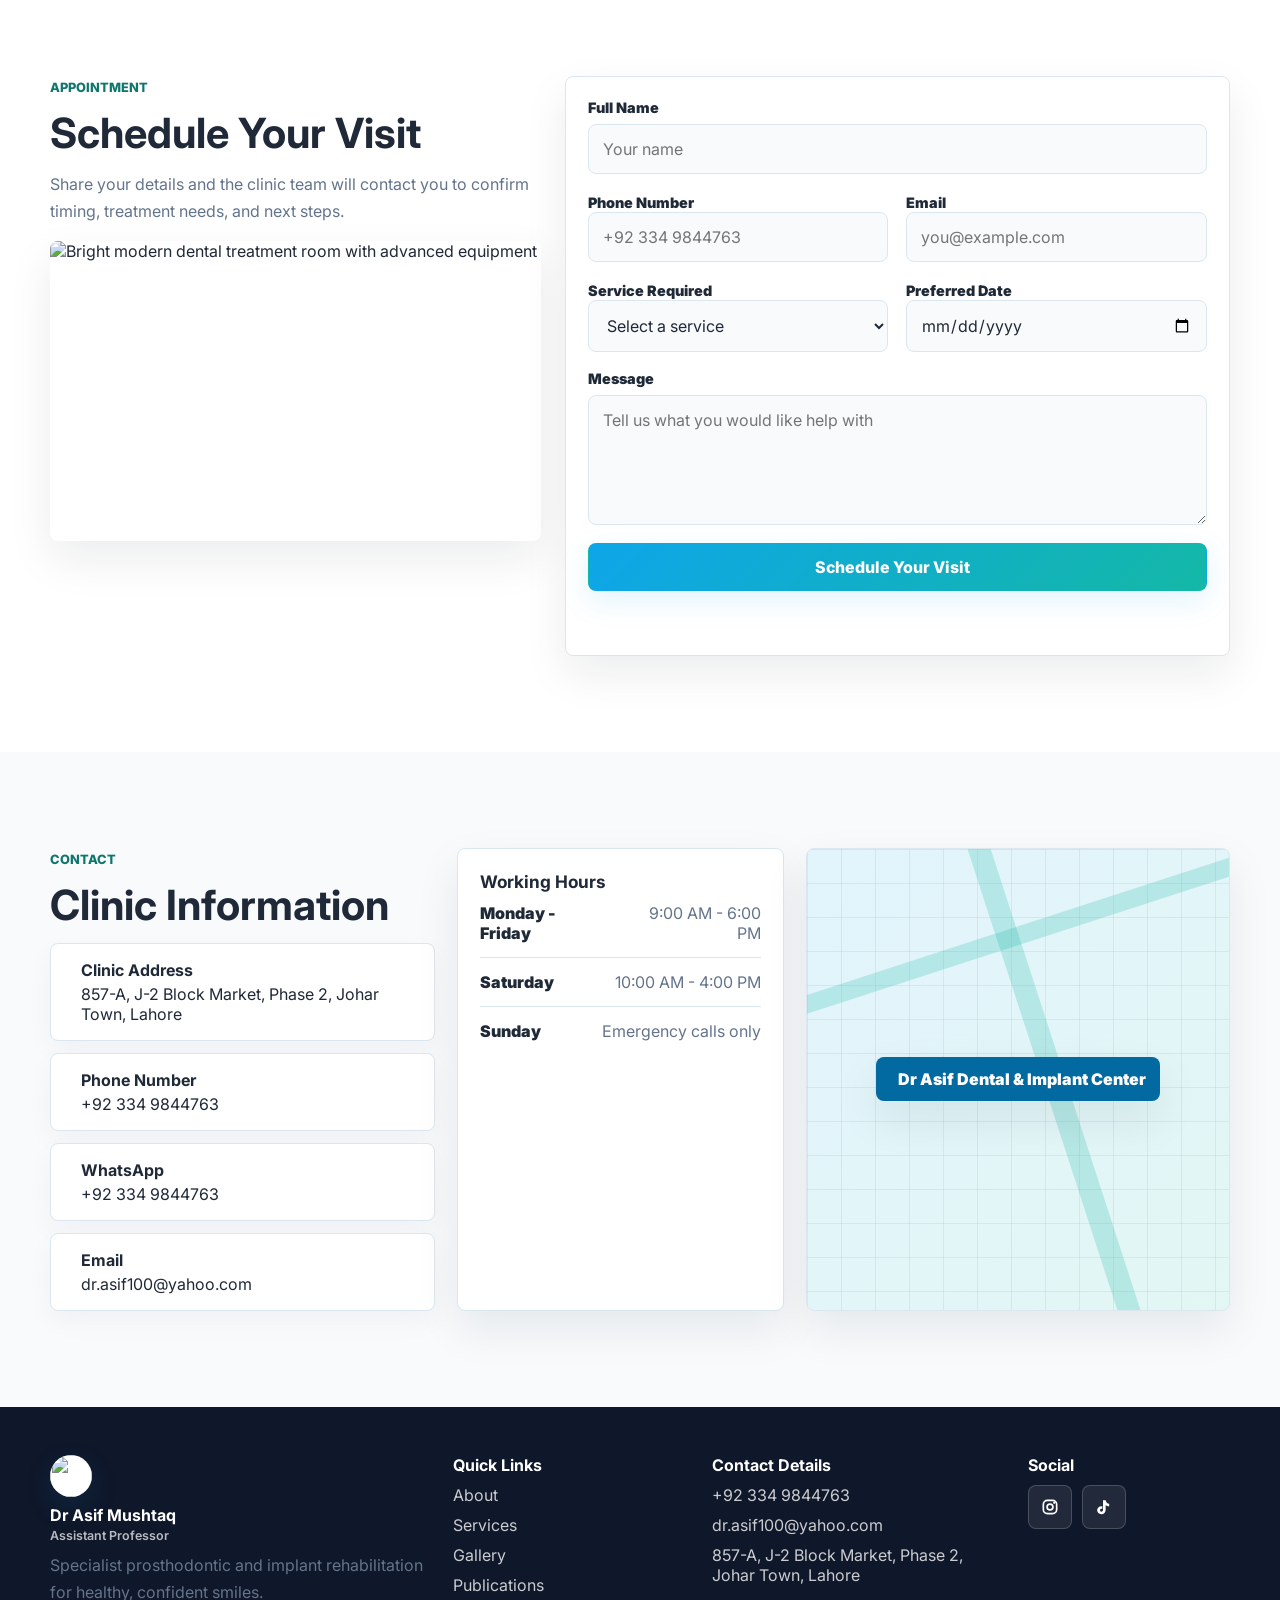
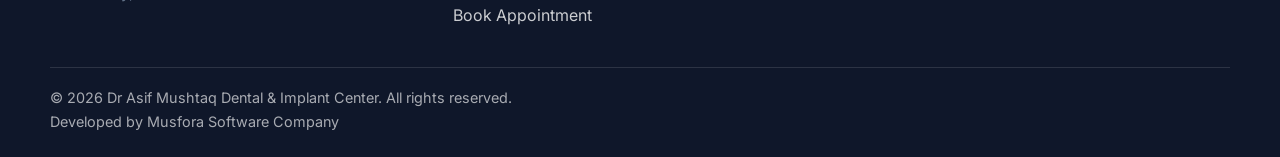
==== commit 86a185d6: "Update role to Assistant Professor Replace instances of "Senior Registrar Prosthodontist" with "Assi" ====
--- a/index.html
+++ b/index.html
@@ -12,7 +12,7 @@
       content="prosthodontist, dental implants, full mouth rehabilitation, crowns, bridges, veneers, dentures, smile design, implant prosthodontics, Lahore"
     />
     <meta name="theme-color" content="#0EA5E9" />
-    <meta property="og:title" content="Dr Asif Mushtaq | Senior Registrar Prosthodontist" />
+    <meta property="og:title" content="Dr Asif Mushtaq | Assistant Professor" />
     <meta
       property="og:description"
       content="Advanced prosthodontic and implant rehabilitation by an FCPS Prosthodontics specialist and Assistant Professor."
@@ -74,7 +74,7 @@
           </span>
           <span>
             <strong data-cms-field="doctor.name">Dr Asif Mushtaq</strong>
-            <small>Senior Registrar Prosthodontist</small>
+            <small>Assistant Professor</small>
           </span>
         </a>
 
@@ -110,7 +110,7 @@
             </p>
             <h1 id="hero-title" data-cms-field="hero.headline">Advanced Prosthodontic &amp; Implant Rehabilitation</h1>
             <p class="hero-lead" data-cms-field="hero.description">
-              Licensed Senior Registrar Prosthodontist and Assistant Professor providing comprehensive oral rehabilitation, implant-supported prostheses, crowns, veneers, dentures, and esthetic restorative care.
+              Licensed Assistant Professor providing comprehensive oral rehabilitation, implant-supported prostheses, crowns, veneers, dentures, and esthetic restorative care.
             </p>
             <div class="doctor-line">
               <strong data-cms-field="doctor.name">Dr Asif Mushtaq</strong>
@@ -138,7 +138,7 @@
             </div>
             <div class="hero-trust" aria-label="Trust indicators">
               <div>
-                <strong>Senior Registrar Prosthodontist</strong>
+                <strong>Assistant Professor</strong>
                 <span>SCFHS (14RD0039936)</span>
               </div>
               <div>
@@ -192,7 +192,7 @@
             <p class="eyebrow">About the Doctor</p>
             <h2 id="about-title">Specialized Prosthodontic Care With Academic Precision</h2>
             <p>
-              Dr Asif is a licensed Senior Registrar Prosthodontist with FCPS Prosthodontics, BDS, SCFHS registration, and teaching experience as an Assistant Professor.
+              Dr Asif is a licensed Assistant Professor with FCPS Prosthodontics, BDS, and SCFHS registration.
             </p>
           </div>
 
@@ -226,7 +226,7 @@
             <article>
               <i data-lucide="award" aria-hidden="true"></i>
               <h3>Licensure</h3>
-              <p>SCFHS (14RD0039936) licensed Senior Registrar Prosthodontist with consultant eligibility expected in July 2026.</p>
+              <p>SCFHS (14RD0039936) licensed Assistant Professor with consultant eligibility expected in July 2026.</p>
             </article>
             <article>
               <i data-lucide="briefcase-medical" aria-hidden="true"></i>
@@ -311,50 +311,50 @@
 
           <div class="publication-grid" data-cms-section="publications">
             <article class="publication-card">
-              <i data-lucide="external-link" aria-hidden="true"></i>
               <h3>An overview of dental impression disinfection techniques</h3>
               <p>JPDA literature review on infection control and dental impression disinfection protocols.</p>
               <a href="https://www.jpda.com.pk/an-overview-of-dental-impression-disinfection-techniques-a-literature-review" target="_blank" rel="noopener">
+                <i data-lucide="external-link" aria-hidden="true"></i>
                 View publication
               </a>
             </article>
             <article class="publication-card">
-              <i data-lucide="external-link" aria-hidden="true"></i>
               <h3>A Massive Denture Induced Hyperplastic Lesion in Maxilla</h3>
               <p>Case report covering surgical management and prosthodontic rehabilitation after denture-induced hyperplasia.</p>
               <a href="https://doi.org/10.25301/JPDA.281.47" target="_blank" rel="noopener">
+                <i data-lucide="external-link" aria-hidden="true"></i>
                 View publication
               </a>
             </article>
             <article class="publication-card">
-              <i data-lucide="external-link" aria-hidden="true"></i>
               <h3>Pharyngeal Obturator Prosthetic Rehabilitation of Velopharyngeal Insufficiency</h3>
               <p>JCPSP case report on maxillofacial prosthodontic rehabilitation with a pharyngeal obturator.</p>
               <a href="https://pubmed.ncbi.nlm.nih.gov/31839102/" target="_blank" rel="noopener">
+                <i data-lucide="external-link" aria-hidden="true"></i>
                 View publication
               </a>
             </article>
             <article class="publication-card">
-              <i data-lucide="external-link" aria-hidden="true"></i>
               <h3>Assessment of Knowledge and Practices about Denture Hygiene among Complete Denture Wearers in Lahore City</h3>
               <p>JPDA research on denture hygiene awareness and patient practices among complete denture wearers.</p>
               <a href="https://www.jpda.com.pk/assessment-of-knowledge-and-practices-about-denture-hygiene-among-complete-denture-wearers-in-lahore-city" target="_blank" rel="noopener">
+                <i data-lucide="external-link" aria-hidden="true"></i>
                 View publication
               </a>
             </article>
             <article class="publication-card">
-              <i data-lucide="external-link" aria-hidden="true"></i>
               <h3>The effect of sodium hypochlorite disinfectant on alginate impression material</h3>
               <p>Professional Medical Journal study on dimensional stability after sodium hypochlorite disinfection.</p>
               <a href="https://theprofesional.com/index.php/tpmj/article/view/6200" target="_blank" rel="noopener">
+                <i data-lucide="external-link" aria-hidden="true"></i>
                 View publication
               </a>
             </article>
             <article class="publication-card">
-              <i data-lucide="external-link" aria-hidden="true"></i>
               <h3>Analysis of Golden Proportion in Maxillary Anterior Dentition</h3>
               <p>Pakistan Oral &amp; Dental Journal article on esthetic proportions in maxillary anterior teeth.</p>
               <a href="https://podj.com.pk/index.php/podj/article/view/690" target="_blank" rel="noopener">
+                <i data-lucide="external-link" aria-hidden="true"></i>
                 View publication
               </a>
             </article>
@@ -446,7 +446,7 @@
             <article>
               <i data-lucide="shield-check" aria-hidden="true"></i>
               <h3>SCFHS Licensed</h3>
-              <p>Licensed Senior Registrar Prosthodontist with international Saudi and Pakistani clinical exposure.</p>
+              <p>Licensed Assistant Professor with international Saudi and Pakistani clinical exposure.</p>
             </article>
             <article>
               <i data-lucide="wallet-cards" aria-hidden="true"></i>
@@ -853,7 +853,7 @@
             </span>
             <span>
               <strong data-cms-field="doctor.name">Dr Asif Mushtaq</strong>
-              <small>Senior Registrar Prosthodontist</small>
+              <small>Assistant Professor</small>
             </span>
           </a>
           <p>Specialist prosthodontic and implant rehabilitation for healthy, confident smiles.</p>
@@ -874,7 +874,7 @@
         </div>
         <div>
           <h3>Social</h3>
-          <div class="social-links">
+          <div class="social-links" data-cms-section="social-links">
             <a href="https://www.instagram.com/dr.muhammadasifmushtaq" aria-label="Instagram" data-cms-social="instagram" target="_blank" rel="noopener">
               <svg class="social-icon" data-social-icon="instagram" viewBox="0 0 24 24" aria-hidden="true">
                 <rect x="4" y="4" width="16" height="16" rx="5" fill="none" stroke="currentColor" stroke-width="2" />
@@ -892,6 +892,10 @@
       </div>
       <div class="container footer-bottom">
         <p>&copy; <span data-year></span> Dr Asif Mushtaq Dental &amp; Implant Center. All rights reserved.</p>
+        <p class="footer-credit">
+          Developed by
+          <a href="https://www.linkedin.com/company/musfora" target="_blank" rel="noopener noreferrer">Musfora Software Company</a>
+        </p>
       </div>
     </footer>
 
